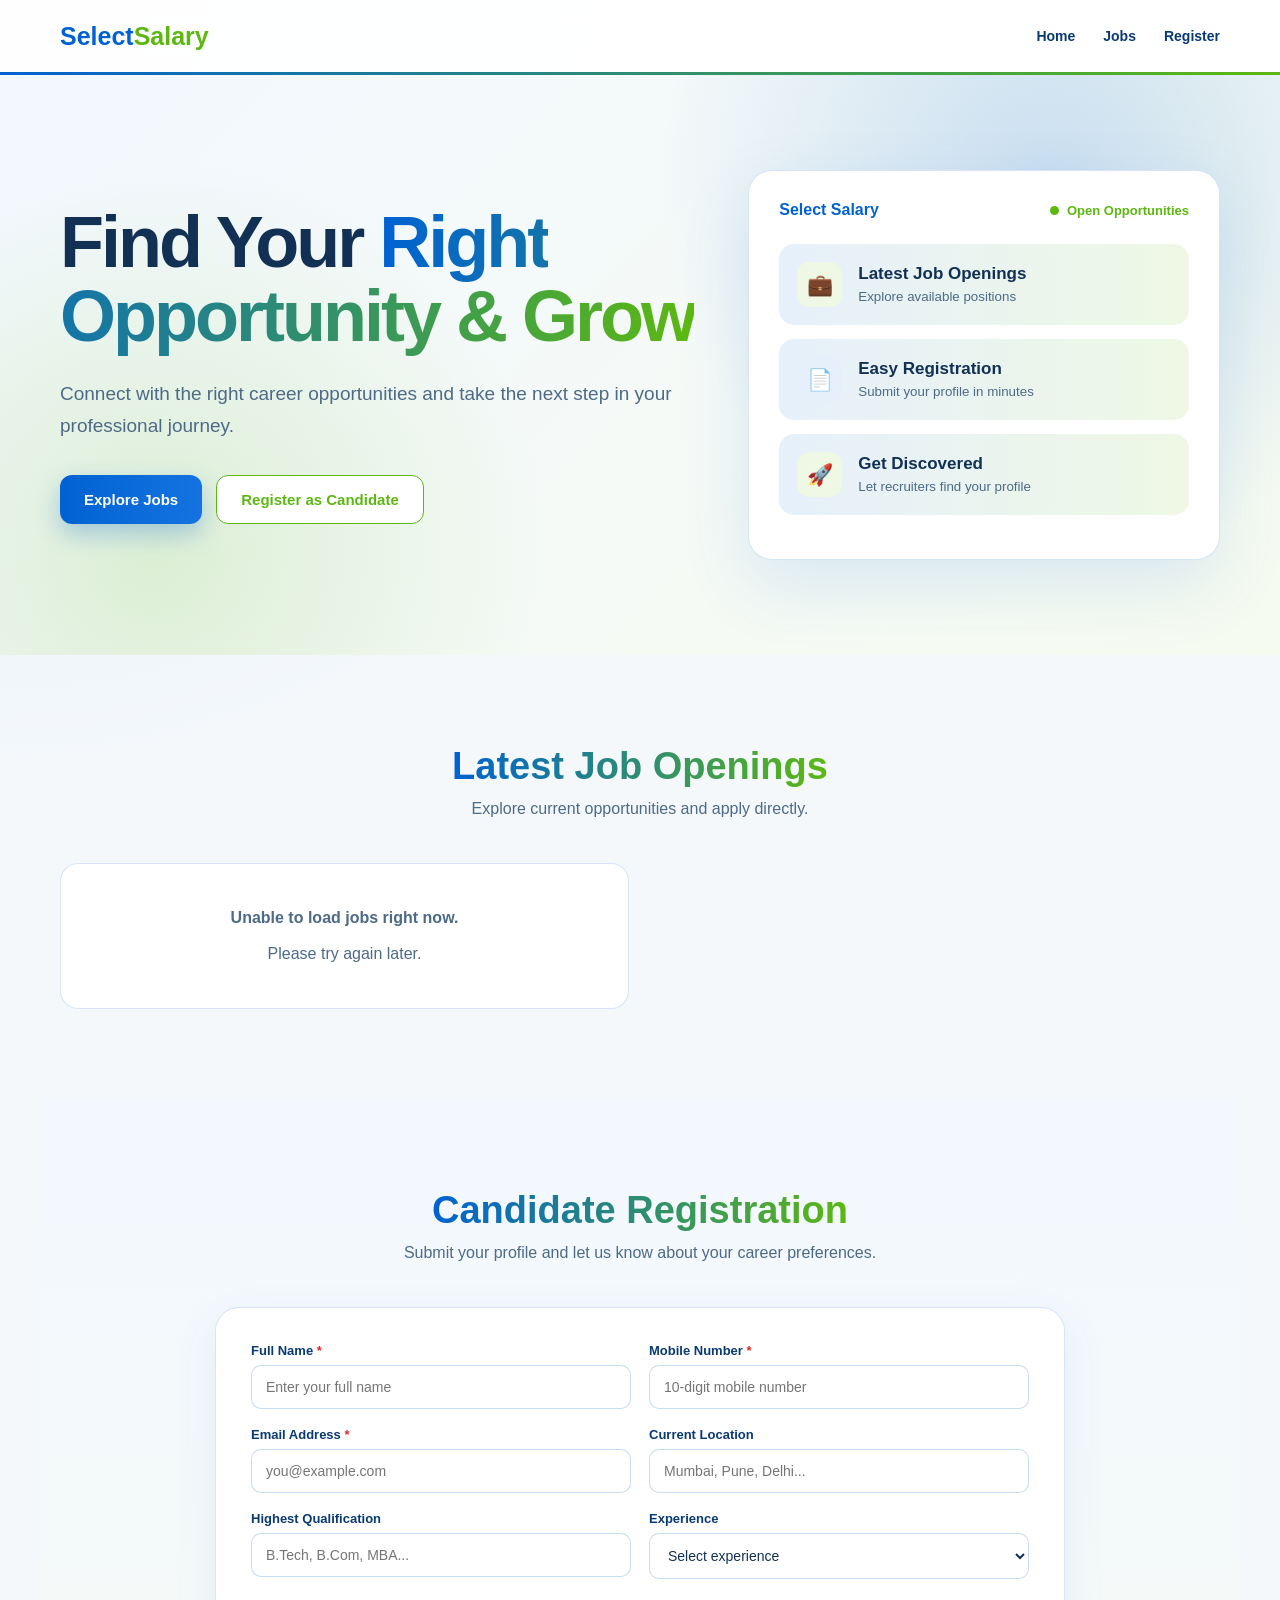
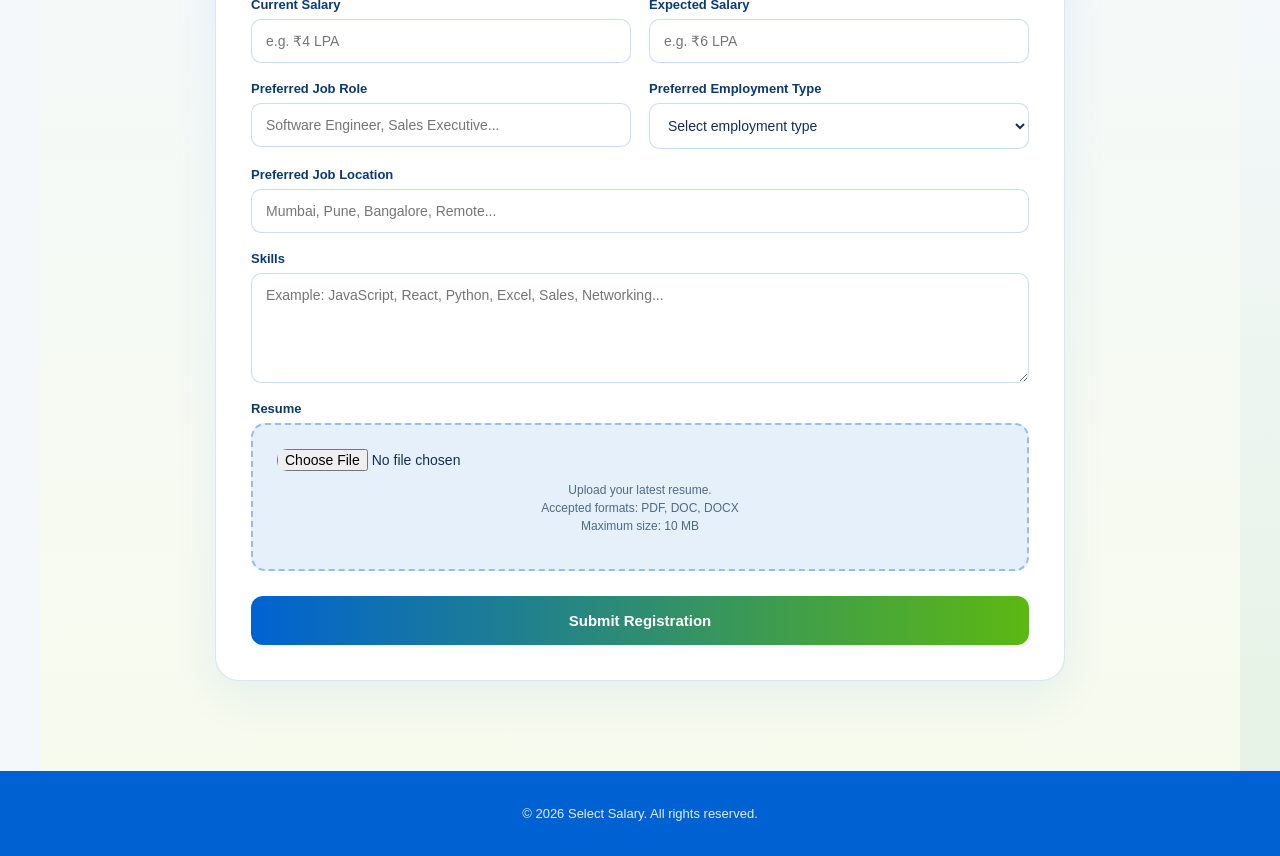
==== index.html @ cc9e25c1 "Add files via upload first draft after Colour change" ====
<!DOCTYPE html>
<html lang="en">
<head>
<meta charset="UTF-8">
<meta name="viewport" content="width=device-width, initial-scale=1.0">

<title>Select Salary | Find Your Right Opportunity</title>

<style>
:root{
    --blue:#0062d2;
    --green:#5cb811;
    --blue-soft:#e6f0fb;
    --green-soft:#eef8e4;
    --blue-ink:#0a3a73;
    --text:#123054;
    --muted:#4d6a86;
}

*{
    margin:0;
    padding:0;
    box-sizing:border-box;
}

html{
    scroll-behavior:smooth;
}

body{
    font-family:Inter,Arial,Helvetica,sans-serif;
    background:
        radial-gradient(circle at 0% 0%,rgba(0,98,210,.08),transparent 28%),
        radial-gradient(circle at 100% 100%,rgba(92,184,17,.10),transparent 32%),
        #f4f8fb;
    color:var(--text);
}

/* ==============================
   HEADER
============================== */

header{
    position:sticky;
    top:0;
    z-index:1000;
    background:rgba(255,255,255,.94);
    backdrop-filter:blur(14px);
}

header::after{
    content:"";
    display:block;
    height:3px;
    background:linear-gradient(90deg,var(--blue),var(--green));
}

.navbar{
    max-width:1200px;
    margin:auto;
    height:72px;
    display:flex;
    align-items:center;
    justify-content:space-between;
    padding:0 20px;
}

.logo{
    font-size:25px;
    font-weight:800;
    color:var(--blue);
}

.logo span{
    color:var(--green);
}

.nav-links{
    display:flex;
    gap:28px;
    align-items:center;
}

.nav-links a{
    text-decoration:none;
    color:var(--blue-ink);
    font-weight:600;
    font-size:14px;
}

.nav-links a:hover{
    color:var(--green);
}

/* ==============================
   HERO
============================== */

.hero{
    min-height:580px;
    display:flex;
    align-items:center;
    background:
        radial-gradient(circle at 82% 18%,rgba(0,98,210,.18),transparent 34%),
        radial-gradient(circle at 12% 82%,rgba(92,184,17,.16),transparent 32%),
        linear-gradient(135deg,#f3f8ff 0%,#f6fbf0 100%);
}

.hero-inner{
    width:100%;
    max-width:1200px;
    margin:auto;
    padding:80px 20px;
    display:grid;
    grid-template-columns:1.15fr .85fr;
    gap:50px;
    align-items:center;
}

.hero h1{
    font-size:clamp(42px,6vw,72px);
    line-height:1.02;
    letter-spacing:-3px;
    margin-bottom:25px;
}

.hero h1 span{
    background:linear-gradient(90deg,var(--blue),var(--green));
    -webkit-background-clip:text;
    background-clip:text;
    color:transparent;
}

.hero p{
    font-size:19px;
    line-height:1.7;
    color:var(--muted);
    max-width:650px;
    margin-bottom:32px;
}

.hero-buttons{
    display:flex;
    gap:14px;
    flex-wrap:wrap;
}

.btn{
    border:none;
    cursor:pointer;
    padding:15px 24px;
    border-radius:12px;
    font-weight:700;
    font-size:15px;
    text-decoration:none;
    display:inline-flex;
    align-items:center;
    justify-content:center;
    transition:.2s;
}

.btn-primary{
    background:linear-gradient(90deg,var(--blue),#1473e0);
    color:#fff;
    box-shadow:0 10px 25px rgba(0,98,210,.28);
}

.btn-primary:hover{
    background:linear-gradient(90deg,var(--green),#6cc91d);
    box-shadow:0 10px 25px rgba(92,184,17,.28);
    transform:translateY(-2px);
}

.btn-secondary{
    background:#fff;
    color:var(--green);
    border:1.5px solid var(--green);
}

.btn-secondary:hover{
    background:var(--green);
    color:#fff;
    border-color:var(--green);
}

/* HERO CARD */

.hero-card{
    background:#fff;
    border:1px solid rgba(0,98,210,.16);
    border-radius:24px;
    padding:30px;
    box-shadow:0 25px 70px rgba(0,98,210,.12);
}

.hero-card-top{
    display:flex;
    justify-content:space-between;
    align-items:center;
    margin-bottom:25px;
}

.hero-card-top strong{
    color:var(--blue);
}

.status-dot{
    display:flex;
    align-items:center;
    gap:8px;
    color:var(--green);
    font-size:13px;
    font-weight:700;
}

.status-dot span{
    width:9px;
    height:9px;
    border-radius:50%;
    background:var(--green);
}

.hero-stat{
    display:flex;
    align-items:center;
    gap:16px;
    padding:18px;
    background:linear-gradient(90deg,var(--blue-soft),var(--green-soft));
    border-radius:15px;
    margin-bottom:14px;
}

.hero-stat:nth-child(even) .stat-icon{
    background:var(--green-soft);
}

.stat-icon{
    width:45px;
    height:45px;
    border-radius:12px;
    background:var(--blue-soft);
    display:flex;
    align-items:center;
    justify-content:center;
    font-size:21px;
}

.hero-stat strong{
    display:block;
    font-size:17px;
    margin-bottom:3px;
}

.hero-stat small{
    color:var(--muted);
}

/* ==============================
   SECTION
============================== */

.section{
    max-width:1200px;
    margin:auto;
    padding:90px 20px;
}

.section-heading{
    text-align:center;
    margin-bottom:45px;
}

.section-heading h2{
    font-size:38px;
    margin-bottom:12px;
    background:linear-gradient(90deg,var(--blue),var(--green));
    -webkit-background-clip:text;
    background-clip:text;
    color:transparent;
    display:inline-block;
}

.section-heading p{
    color:var(--muted);
}

/* ==============================
   JOBS
============================== */

.jobs-container{
    display:grid;
    grid-template-columns:repeat(2,1fr);
    gap:22px;
}

.job-card{
    background:#fff;
    border:1px solid rgba(0,98,210,.14);
    border-radius:20px;
    padding:25px;
    transition:.2s;
    box-shadow:0 8px 25px rgba(0,98,210,.06);
}

.job-card:nth-child(even){
    border-color:rgba(92,184,17,.22);
}

.job-card:hover{
    transform:translateY(-4px);
    box-shadow:0 18px 40px rgba(92,184,17,.14);
    border-color:var(--green);
}

.job-title-area{
    display:flex;
    justify-content:space-between;
    gap:15px;
    align-items:flex-start;
    margin-bottom:18px;
}

.job-title{
    font-size:21px;
    font-weight:800;
    margin-bottom:7px;
    color:var(--blue);
}

.job-company{
    color:var(--muted);
    font-size:14px;
}

.job-badge{
    background:var(--green-soft);
    color:var(--green);
    border-radius:30px;
    padding:7px 11px;
    font-size:11px;
    font-weight:800;
    white-space:nowrap;
}

.job-card:nth-child(even) .job-badge{
    background:var(--blue-soft);
    color:var(--blue);
}

.job-details{
    display:flex;
    flex-wrap:wrap;
    gap:8px;
    margin-bottom:17px;
}

.job-detail{
    padding:7px 10px;
    background:var(--blue-soft);
    border-radius:8px;
    font-size:12px;
    color:var(--blue-ink);
}

.job-description{
    color:var(--muted);
    line-height:1.6;
    font-size:14px;
    margin-bottom:17px;
}

.job-skills{
    display:flex;
    flex-wrap:wrap;
    gap:7px;
    margin-bottom:22px;
}

.skill{
    background:var(--green-soft);
    color:#3f7a0c;
    border-radius:7px;
    padding:5px 9px;
    font-size:11px;
}

.apply-job-btn{
    width:100%;
    padding:13px;
    border:none;
    background:linear-gradient(90deg,var(--blue),var(--green));
    color:#fff;
    border-radius:10px;
    font-weight:700;
    cursor:pointer;
}

.apply-job-btn:hover{
    background:linear-gradient(90deg,var(--green),var(--blue));
}

/* ==============================
   FORM
============================== */

.form-section{
    background:linear-gradient(180deg,#f3f8ff 0%,#f7fbee 100%);
}

.form-wrapper{
    max-width:850px;
    margin:auto;
    background:#fff;
    border:1px solid rgba(0,98,210,.16);
    border-radius:24px;
    padding:35px;
    box-shadow:0 15px 45px rgba(0,98,210,.08);
}

.selected-job{
    display:none;
    background:var(--green-soft);
    border:1px solid rgba(92,184,17,.35);
    color:#3f7a0c;
    padding:15px 17px;
    border-radius:12px;
    margin-bottom:25px;
    font-size:14px;
}

.selected-job strong{
    display:block;
    font-size:12px;
    text-transform:uppercase;
    margin-bottom:4px;
    opacity:.7;
}

.form-grid{
    display:grid;
    grid-template-columns:1fr 1fr;
    gap:18px;
}

.form-group{
    display:flex;
    flex-direction:column;
    gap:7px;
}

.form-group.full{
    grid-column:1/-1;
}

label{
    font-size:13px;
    font-weight:700;
    color:var(--blue-ink);
}

input,
select,
textarea{
    width:100%;
    padding:13px 14px;
    border:1px solid rgba(0,98,210,.22);
    border-radius:10px;
    outline:none;
    font-size:14px;
    font-family:inherit;
    background:#fff;
    color:var(--text);
    transition:.2s;
}

input:focus,
select:focus,
textarea:focus{
    border-color:var(--blue);
    box-shadow:0 0 0 3px rgba(0,98,210,.12);
}

textarea{
    min-height:110px;
    resize:vertical;
}

.required{
    color:#dc2626;
}

/* ==============================
   RESUME UPLOAD
============================== */

.resume-box{
    border:2px dashed rgba(0,98,210,.35);
    border-radius:14px;
    padding:24px;
    text-align:center;
    background:var(--blue-soft);
    transition:.2s;
}

.resume-box:hover{
    border-color:var(--green);
    background:var(--green-soft);
}

.resume-box input{
    border:none;
    padding:0;
    background:transparent;
    box-shadow:none;
    cursor:pointer;
}

.resume-info{
    margin-top:10px;
    font-size:12px;
    color:var(--muted);
    line-height:1.5;
}

.file-name{
    margin-top:10px;
    font-size:13px;
    font-weight:700;
    color:var(--green);
    word-break:break-word;
}

/* ==============================
   SUBMIT
============================== */

.submit-area{
    margin-top:25px;
}

.submit-btn{
    width:100%;
    border:none;
    background:linear-gradient(90deg,var(--blue),var(--green));
    color:#fff;
    padding:16px;
    border-radius:12px;
    font-size:15px;
    font-weight:800;
    cursor:pointer;
}

.submit-btn:hover{
    background:linear-gradient(90deg,var(--green),var(--blue));
}

.submit-btn:disabled{
    opacity:.6;
    cursor:not-allowed;
}

/* ==============================
   MESSAGE
============================== */

.message{
    display:none;
    padding:15px;
    border-radius:11px;
    margin-top:18px;
    font-size:14px;
    line-height:1.5;
}

.message.success{
    display:block;
    background:var(--green-soft);
    color:#3f7a0c;
    border:1px solid rgba(92,184,17,.4);
}

.message.error{
    display:block;
    background:#fef3f2;
    color:#b42318;
    border:1px solid #fecdca;
}

/* ==============================
   SUCCESS CARD
============================== */

.success-card{
    display:none;
    text-align:center;
    padding:35px 20px;
}

.success-icon{
    width:70px;
    height:70px;
    margin:0 auto 20px;
    border-radius:50%;
    background:var(--green-soft);
    color:var(--green);
    display:flex;
    align-items:center;
    justify-content:center;
    font-size:32px;
}

.success-card h3{
    font-size:26px;
    margin-bottom:10px;
}

.success-card p{
    color:var(--muted);
    line-height:1.6;
}

.candidate-id{
    display:inline-block;
    margin:18px 0;
    padding:12px 20px;
    background:var(--blue-soft);
    color:var(--blue);
    border-radius:10px;
    font-size:20px;
    font-weight:800;
}

/* ==============================
   LOADING
============================== */

.loading{
    text-align:center;
    padding:35px;
    color:var(--muted);
}

.spinner{
    width:30px;
    height:30px;
    border:3px solid var(--blue-soft);
    border-top-color:var(--green);
    border-radius:50%;
    animation:spin .8s linear infinite;
    margin:0 auto 12px;
}

@keyframes spin{
    to{
        transform:rotate(360deg);
    }
}

/* ==============================
   EMPTY JOBS
============================== */

.empty-jobs{
    text-align:center;
    padding:45px 20px;
    color:var(--muted);
    background:#fff;
    border:1px solid rgba(0,98,210,.16);
    border-radius:18px;
}

/* ==============================
   FOOTER
============================== */

footer{
    background:#0062d2;
    color:#fff;
    padding:35px 20px;
    text-align:center;
}

footer p{
    color:rgba(255,255,255,.88);
    font-size:13px;
}

/* ==============================
   RESPONSIVE
============================== */

/* ==============================
   RESPONSIVE / MOBILE POLISH
============================== */

html, body{
    width:100%;
    max-width:100%;
    overflow-x:hidden;
}

img, svg, video, canvas{
    max-width:100%;
}

button, input, select, textarea{
    max-width:100%;
}

@media(max-width:850px){

    .navbar{
        min-height:64px;
        height:auto;
        padding:12px 18px;
    }

    .logo{
        font-size:22px;
    }

    .nav-links{
        gap:16px;
    }

    .hero{
        min-height:auto;
    }

    .hero-inner{
        grid-template-columns:1fr;
        gap:34px;
        padding:64px 20px 55px;
    }

    .hero h1{
        font-size:clamp(40px,8vw,58px);
    }

    .hero-card{
        width:100%;
        max-width:620px;
        margin:auto;
    }

    .jobs-container{
        grid-template-columns:1fr;
    }

    .job-card{
        padding:22px;
    }
}

@media(max-width:600px){

    .navbar{
        padding:11px 15px;
    }

    .logo{
        font-size:20px;
    }

    .nav-links{
        display:none;
    }

    .hero-inner{
        padding:48px 15px 42px;
        gap:28px;
    }

    .hero h1{
        font-size:clamp(36px,11vw,50px);
        line-height:1.04;
        letter-spacing:-1.8px;
        margin-bottom:18px;
    }

    .hero p{
        font-size:15.5px;
        line-height:1.65;
        margin-bottom:24px;
    }

    .hero-buttons{
        display:grid;
        grid-template-columns:1fr;
        gap:10px;
    }

    .btn{
        width:100%;
        min-height:48px;
        padding:13px 18px;
    }

    .hero-card{
        padding:20px;
        border-radius:18px;
    }

    .hero-card-top{
        gap:12px;
        align-items:flex-start;
        margin-bottom:18px;
    }

    .status-dot{
        font-size:11px;
        text-align:right;
    }

    .hero-stat{
        padding:14px;
        gap:12px;
        margin-bottom:10px;
    }

    .stat-icon{
        width:40px;
        min-width:40px;
        height:40px;
        font-size:18px;
    }

    .hero-stat strong{
        font-size:14px;
    }

    .hero-stat small{
        font-size:11px;
    }

    .section{
        padding:58px 15px;
    }

    .section-heading{
        margin-bottom:30px;
    }

    .section-heading h2{
        font-size:28px;
        line-height:1.15;
    }

    .section-heading p{
        font-size:13px;
        line-height:1.6;
    }

    .job-card{
        padding:18px;
        border-radius:16px;
    }

    .job-title-area{
        flex-direction:column;
        gap:10px;
        margin-bottom:15px;
    }

    .job-title{
        font-size:19px;
        line-height:1.25;
    }

    .job-company{
        font-size:13px;
    }

    .job-badge{
        align-self:flex-start;
        white-space:normal;
    }

    .job-details{
        gap:6px;
    }

    .job-detail{
        font-size:11px;
        padding:6px 8px;
        max-width:100%;
        overflow-wrap:anywhere;
    }

    .job-description{
        font-size:13px;
        line-height:1.55;
    }

    .skill{
        font-size:10px;
        padding:5px 8px;
    }

    .apply-job-btn{
        min-height:46px;
        padding:12px;
    }

    .form-wrapper{
        padding:18px 15px;
        border-radius:16px;
    }

    .form-grid{
        grid-template-columns:1fr;
        gap:15px;
    }

    .form-group.full{
        grid-column:auto;
    }

    label{
        font-size:12px;
    }

    input,
    select,
    textarea{
        font-size:16px;
        padding:12px;
        min-height:46px;
    }

    textarea{
        min-height:120px;
    }

    .selected-job{
        padding:13px;
        margin-bottom:18px;
        font-size:13px;
        overflow-wrap:anywhere;
    }

    .resume-box{
        padding:18px 12px;
    }

    .resume-box input{
        width:100%;
        font-size:13px;
    }

    .resume-info{
        font-size:11px;
    }

    .submit-btn{
        min-height:50px;
        font-size:14px;
    }

    .success-card{
        padding:28px 8px;
    }

    .success-card h3{
        font-size:22px;
    }

    .candidate-id{
        font-size:18px;
        max-width:100%;
        overflow-wrap:anywhere;
    }

    footer{
        padding:28px 15px;
    }

    footer p{
        font-size:11px;
        line-height:1.5;
    }
}

@media(max-width:380px){

    .hero h1{
        font-size:35px;
    }

    .section-heading h2{
        font-size:25px;
    }

    .hero-card{
        padding:16px;
    }

    .hero-card-top{
        flex-direction:column;
    }

    .status-dot{
        text-align:left;
    }

    .form-wrapper{
        padding:15px 12px;
    }
}

@media (hover:none) and (pointer:coarse){

    .btn,
    .apply-job-btn,
    .submit-btn{
        min-height:48px;
    }
}
</style>
</head>

<body>

<!-- ==============================
     HEADER
============================== -->

<header>

<div class="navbar">

    <div class="logo">
        Select<span>Salary</span>
    </div>

    <nav class="nav-links">
        <a href="#home">Home</a>
        <a href="#jobs">Jobs</a>
        <a href="#register">Register</a>
    </nav>

</div>

</header>


<!-- ==============================
     HERO
============================== -->

<section class="hero" id="home">

<div class="hero-inner">

    <div>

        <h1>
            Find Your
            <span>Right Opportunity & Grow</span>
        </h1>

        <p>
            Connect with the right career opportunities
            and take the next step in your professional journey.
        </p>

        <div class="hero-buttons">

            <a
                href="#jobs"
                class="btn btn-primary"
            >
                Explore Jobs
            </a>

            <a
                href="#register"
                class="btn btn-secondary"
            >
                Register as Candidate
            </a>

        </div>

    </div>


    <div class="hero-card">

        <div class="hero-card-top">

            <strong>
                Select Salary
            </strong>

            <div class="status-dot">
                <span></span>
                Open Opportunities
            </div>

        </div>

        <div class="hero-stat">

            <div class="stat-icon">
                💼
            </div>

            <div>
                <strong>
                    Latest Job Openings
                </strong>
                <small>
                    Explore available positions
                </small>
            </div>

        </div>

        <div class="hero-stat">

            <div class="stat-icon">
                📄
            </div>

            <div>
                <strong>
                    Easy Registration
                </strong>
                <small>
                    Submit your profile in minutes
                </small>
            </div>

        </div>

        <div class="hero-stat">

            <div class="stat-icon">
                🚀
            </div>

            <div>
                <strong>
                    Get Discovered
                </strong>
                <small>
                    Let recruiters find your profile
                </small>
            </div>

        </div>

    </div>

</div>

</section>


<!-- ==============================
     JOBS
============================== -->

<section
    class="section"
    id="jobs"
>

<div class="section-heading">

    <h2>
        Latest Job Openings
    </h2>

    <p>
        Explore current opportunities and apply directly.
    </p>

</div>


<div
    id="jobsContainer"
    class="jobs-container"
>

    <div class="loading">

        <div class="spinner"></div>

        Loading available jobs...

    </div>

</div>

</section>


<!-- ==============================
     REGISTRATION
============================== -->

<section
    class="section form-section"
    id="register"
>

<div class="section-heading">

    <h2>
        Candidate Registration
    </h2>

    <p>
        Submit your profile and let us know about your career preferences.
    </p>

</div>


<div class="form-wrapper">


    <!-- SELECTED JOB -->

    <div
        id="selectedJobBox"
        class="selected-job"
    >

        <strong>
            Applying For
        </strong>

        <span id="selectedJobText"></span>

    </div>


    <!-- FORM -->

    <form
        id="candidateForm"
        novalidate
    >

        <div class="form-grid">


            <!-- FULL NAME -->

            <div class="form-group">

                <label>
                    Full Name
                    <span class="required">*</span>
                </label>

                <input
                    type="text"
                    id="fullName"
                    placeholder="Enter your full name"
                    required
                >

            </div>


            <!-- MOBILE -->

            <div class="form-group">

                <label>
                    Mobile Number
                    <span class="required">*</span>
                </label>

                <input
                    type="tel"
                    id="mobile"
                    placeholder="10-digit mobile number"
                    maxlength="10"
                    inputmode="numeric"
                    required
                >

            </div>


            <!-- EMAIL -->

            <div class="form-group">

                <label>
                    Email Address
                    <span class="required">*</span>
                </label>

                <input
                    type="email"
                    id="email"
                    placeholder="you@example.com"
                    required
                >

            </div>


            <!-- LOCATION -->

            <div class="form-group">

                <label>
                    Current Location
                </label>

                <input
                    type="text"
                    id="location"
                    placeholder="Mumbai, Pune, Delhi..."
                >

            </div>


            <!-- QUALIFICATION -->

            <div class="form-group">

                <label>
                    Highest Qualification
                </label>

                <input
                    type="text"
                    id="qualification"
                    placeholder="B.Tech, B.Com, MBA..."
                >

            </div>


            <!-- EXPERIENCE -->

            <div class="form-group">

                <label>
                    Experience
                </label>

                <select id="experience">

                    <option value="">
                        Select experience
                    </option>

                    <option value="Fresher">
                        Fresher
                    </option>

                    <option value="0-1 Year">
                        0-1 Year
                    </option>

                    <option value="1-3 Years">
                        1-3 Years
                    </option>

                    <option value="3-5 Years">
                        3-5 Years
                    </option>

                    <option value="5-10 Years">
                        5-10 Years
                    </option>

                    <option value="10+ Years">
                        10+ Years
                    </option>

                </select>

            </div>


            <!-- CURRENT SALARY -->

            <div class="form-group">

                <label>
                    Current Salary
                </label>

                <input
                    type="text"
                    id="currentSalary"
                    placeholder="e.g. ₹4 LPA"
                >

            </div>


            <!-- EXPECTED SALARY -->

            <div class="form-group">

                <label>
                    Expected Salary
                </label>

                <input
                    type="text"
                    id="expectedSalary"
                    placeholder="e.g. ₹6 LPA"
                >

            </div>


            <!-- JOB ROLE -->

            <div class="form-group">

                <label>
                    Preferred Job Role
                </label>

                <input
                    type="text"
                    id="jobRole"
                    placeholder="Software Engineer, Sales Executive..."
                >

            </div>


            <!-- EMPLOYMENT TYPE -->

            <div class="form-group">

                <label>
                    Preferred Employment Type
                </label>

                <select id="employmentType">

                    <option value="">
                        Select employment type
                    </option>

                    <option value="Full Time">
                        Full Time
                    </option>

                    <option value="Part Time">
                        Part Time
                    </option>

                    <option value="Remote">
                        Remote
                    </option>

                    <option value="Hybrid">
                        Hybrid
                    </option>

                    <option value="Contract">
                        Contract
                    </option>

                </select>

            </div>


            <!-- PREFERRED LOCATION -->

            <div class="form-group full">

                <label>
                    Preferred Job Location
                </label>

                <input
                    type="text"
                    id="preferredLocation"
                    placeholder="Mumbai, Pune, Bangalore, Remote..."
                >

            </div>


            <!-- SKILLS -->

            <div class="form-group full">

                <label>
                    Skills
                </label>

                <textarea
                    id="skills"
                    placeholder="Example: JavaScript, React, Python, Excel, Sales, Networking..."
                ></textarea>

            </div>


            <!-- RESUME -->

            <div class="form-group full">

                <label>
                    Resume
                </label>

                <div class="resume-box">

                    <input
                        type="file"
                        id="resume"
                        accept=".pdf,.doc,.docx,application/pdf,application/msword,application/vnd.openxmlformats-officedocument.wordprocessingml.document"
                    >

                    <div class="resume-info">

                        Upload your latest resume.

                        <br>

                        Accepted formats:
                        PDF, DOC, DOCX

                        <br>

                        Maximum size:
                        10 MB

                    </div>

                    <div
                        id="fileName"
                        class="file-name"
                    ></div>

                </div>

            </div>

        </div>


        <!-- MESSAGE -->

        <div
            id="message"
            class="message"
        ></div>


        <!-- SUBMIT -->

        <div class="submit-area">

            <button
                type="submit"
                id="submitBtn"
                class="submit-btn"
            >
                Submit Registration
            </button>

        </div>

    </form>


    <!-- SUCCESS -->

    <div
        id="successCard"
        class="success-card"
    >

        <div class="success-icon">
            ✓
        </div>

        <h3>
            Registration Successful!
        </h3>

        <p>
            Thank you for registering with Select Salary.
            Your candidate profile has been submitted successfully.
        </p>

        <div
            id="candidateID"
            class="candidate-id"
        ></div>

        <p>
            Please keep your Candidate ID for future communication.
        </p>

        <br>

        <button
            class="btn btn-primary"
            onclick="location.reload()"
        >
            Register Another Candidate
        </button>

    </div>

</div>

</section>


<!-- ==============================
     FOOTER
============================== -->

<footer>

    <p>
        © 2026 Select Salary. All rights reserved.
    </p>

</footer>


<script>

/* =====================================================
   GOOGLE APPS SCRIPT URL
===================================================== */

const SCRIPT_URL =
    "https://script.google.com/macros/s/AKfycbzGV765IlokNMc_FsPgx7IIul_jkfSutpWu78Lt-ZUu9IYy3US8ZYkBAU61GqTsseaWvQ/exec";


/* =====================================================
   GLOBAL SELECTED JOB
===================================================== */

let selectedJob = {

    id: "",
    title: ""

};


/* =====================================================
   DOM ELEMENTS
===================================================== */

const candidateForm =
    document.getElementById(
        "candidateForm"
    );

const submitBtn =
    document.getElementById(
        "submitBtn"
    );

const messageBox =
    document.getElementById(
        "message"
    );

const resumeInput =
    document.getElementById(
        "resume"
    );

const fileNameBox =
    document.getElementById(
        "fileName"
    );


/* =====================================================
   LOAD ACTIVE JOBS
===================================================== */

async function loadJobs(){

    const container =
        document.getElementById(
            "jobsContainer"
        );

    try{

        const response =
            await fetch(
                SCRIPT_URL +
                "?action=getActiveJobs"
            );

        const result =
            await response.json();


        if(
            !result.success
        ){

            throw new Error(
                result.message ||
                "Unable to load jobs."
            );

        }


        renderJobs(
            result.jobs || []
        );

    }

    catch(error){

        console.error(
            "Job loading error:",
            error
        );

        container.innerHTML = `

            <div class="empty-jobs">

                <strong>
                    Unable to load jobs right now.
                </strong>

                <br><br>

                Please try again later.

            </div>

        `;

    }

}


/* =====================================================
   RENDER JOBS
===================================================== */

function renderJobs(jobs){

    const container =
        document.getElementById(
            "jobsContainer"
        );


    if(
        !jobs ||
        jobs.length === 0
    ){

        container.innerHTML = `

            <div class="empty-jobs">

                <strong>
                    No active jobs available right now.
                </strong>

                <br><br>

                Please check again soon.

            </div>

        `;

        return;

    }


    container.innerHTML =
        jobs.map(
            job => createJobCard(job)
        ).join("");

}


/* =====================================================
   CREATE JOB CARD
===================================================== */

function createJobCard(job){

    const skills =
        String(
            job.skillsRequired || ""
        )
        .split(",")
        .map(
            skill =>
                skill.trim()
        )
        .filter(
            skill =>
                skill
        );


    const skillHTML =
        skills.length

        ? skills
            .slice(0,8)
            .map(
                skill =>
                    `<span class="skill">${escapeHTML(skill)}</span>`
            )
            .join("")

        : `<span class="skill">Multiple Skills</span>`;


    return `

        <article class="job-card">

            <div class="job-title-area">

                <div>

                    <div class="job-title">
                        ${escapeHTML(job.jobTitle || "Job Opening")}
                    </div>

                    <div class="job-company">
                        ${escapeHTML(job.companyName || "Company")}
                    </div>

                </div>

                <div class="job-badge">
                    ${escapeHTML(job.employmentType || "Opportunity")}
                </div>

            </div>


            <div class="job-details">

                ${
                    job.location
                    ? `<span class="job-detail">
                        📍 ${escapeHTML(job.location)}
                       </span>`
                    : ""
                }

                ${
                    job.experienceRequired
                    ? `<span class="job-detail">
                        💼 ${escapeHTML(job.experienceRequired)}
                       </span>`
                    : ""
                }

                ${
                    job.salaryRange
                    ? `<span class="job-detail">
                        💰 ${escapeHTML(job.salaryRange)}
                       </span>`
                    : ""
                }

            </div>


            <div class="job-description">

                ${escapeHTML(
                    job.jobDescription ||
                    "Please apply for more information about this opportunity."
                )}

            </div>


            <div class="job-skills">

                ${skillHTML}

            </div>


            <button
                class="apply-job-btn"
                onclick='applyForJob(
                    ${JSON.stringify(job.jobID)},
                    ${JSON.stringify(job.jobTitle)}
                )'
            >

                Apply Now

            </button>

        </article>

    `;

}


/* =====================================================
   APPLY FOR JOB
===================================================== */

function applyForJob(
    jobID,
    jobTitle
){

    selectedJob.id =
        jobID || "";

    selectedJob.title =
        jobTitle || "";


    document.getElementById(
        "selectedJobText"
    ).textContent =
        selectedJob.title;


    document.getElementById(
        "selectedJobBox"
    ).style.display =
        "block";


    document.getElementById(
        "register"
    ).scrollIntoView({
        behavior:"smooth"
    });

}


/* =====================================================
   RESUME FILE NAME
===================================================== */

resumeInput.addEventListener(
    "change",
    function(){

        const file =
            this.files[0];


        if(!file){

            fileNameBox.textContent =
                "";

            return;

        }


        const maxSize =
            10 * 1024 * 1024;


        const allowedExtensions = [
            ".pdf",
            ".doc",
            ".docx"
        ];


        const fileName =
            file.name.toLowerCase();


        const validExtension =
            allowedExtensions.some(
                extension =>
                    fileName.endsWith(
                        extension
                    )
            );


        if(
            !validExtension
        ){

            this.value =
                "";

            fileNameBox.textContent =
                "";

            showMessage(
                "Only PDF, DOC and DOCX files are allowed.",
                "error"
            );

            return;

        }


        if(
            file.size >
            maxSize
        ){

            this.value =
                "";

            fileNameBox.textContent =
                "";

            showMessage(
                "Resume must be 10 MB or smaller.",
                "error"
            );

            return;

        }


        fileNameBox.textContent =
            "Selected: " +
            file.name;

    }
);


/* =====================================================
   MOBILE VALIDATION
===================================================== */

document.getElementById(
    "mobile"
).addEventListener(
    "input",
    function(){

        this.value =
            this.value
                .replace(
                    /[^0-9]/g,
                    ""
                )
                .substring(
                    0,
                    10
                );

    }
);


/* =====================================================
   FORM SUBMIT
===================================================== */

candidateForm.addEventListener(
    "submit",
    async function(event){

        event.preventDefault();


        hideMessage();


        const fullName =
            document.getElementById(
                "fullName"
            )
            .value
            .trim();


        const mobile =
            document.getElementById(
                "mobile"
            )
            .value
            .trim();


        const email =
            document.getElementById(
                "email"
            )
            .value
            .trim()
            .toLowerCase();


        /* ---------------------------------------------
           BASIC VALIDATION
        --------------------------------------------- */

        if(!fullName){

            showMessage(
                "Please enter your full name.",
                "error"
            );

            return;

        }


        if(
            !/^[0-9]{10}$/.test(
                mobile
            )
        ){

            showMessage(
                "Please enter a valid 10-digit mobile number.",
                "error"
            );

            return;

        }


        if(!email){

            showMessage(
                "Please enter your email address.",
                "error"
            );

            return;

        }


        if(
            !/^[^\s@]+@[^\s@]+\.[^\s@]+$/.test(
                email
            )
        ){

            showMessage(
                "Please enter a valid email address.",
                "error"
            );

            return;

        }


        /* ---------------------------------------------
           RESUME
        --------------------------------------------- */

        const resumeFile =
            resumeInput.files[0];


        let resumeData =
            null;


        if(resumeFile){

            if(
                resumeFile.size >
                10 * 1024 * 1024
            ){

                showMessage(
                    "Resume must be 10 MB or smaller.",
                    "error"
                );

                return;

            }


            try{

                resumeData =
                    await fileToBase64(
                        resumeFile
                    );

            }

            catch(error){

                console.error(
                    error
                );

                showMessage(
                    "Unable to read the resume file. Please try again.",
                    "error"
                );

                return;

            }

        }


        /* ---------------------------------------------
           PREPARE DATA
        --------------------------------------------- */

        const payload = {

            action:
                "registerCandidate",

            fullName:
                fullName,

            mobile:
                mobile,

            email:
                email,

            location:
                document.getElementById(
                    "location"
                ).value.trim(),

            qualification:
                document.getElementById(
                    "qualification"
                ).value.trim(),

            experience:
                document.getElementById(
                    "experience"
                ).value,

            currentSalary:
                document.getElementById(
                    "currentSalary"
                ).value.trim(),

            expectedSalary:
                document.getElementById(
                    "expectedSalary"
                ).value.trim(),

            jobRole:
                document.getElementById(
                    "jobRole"
                ).value.trim(),

            employmentType:
                document.getElementById(
                    "employmentType"
                ).value,

            skills:
                document.getElementById(
                    "skills"
                ).value.trim(),

            preferredLocation:
                document.getElementById(
                    "preferredLocation"
                ).value.trim(),

            /* -----------------------------------------
               IMPORTANT:
               THESE MATCH APPS SCRIPT
            ----------------------------------------- */

            appliedJobId:
                selectedJob.id,

            appliedJobTitle:
                selectedJob.title,

            resume:
                resumeData

        };


        /* ---------------------------------------------
           BUTTON
        --------------------------------------------- */

        submitBtn.disabled =
            true;

        submitBtn.textContent =
            resumeFile
                ? "Uploading Resume & Registering..."
                : "Submitting...";


        try{

            const response =
                await fetch(
                    SCRIPT_URL,
                    {

                        method:"POST",

                        headers:{
                            "Content-Type":
                                "text/plain;charset=utf-8"
                        },

                        body:
                            JSON.stringify(
                                payload
                            )

                    }
                );


            const result =
                await response.json();


            console.log(
                "Registration response:",
                result
            );


            if(
                !result.success
            ){

                throw new Error(
                    result.message ||
                    "Registration failed."
                );

            }


            /* -----------------------------------------
               SUCCESS
            ----------------------------------------- */

            candidateForm.style.display =
                "none";


            document.getElementById(
                "selectedJobBox"
            ).style.display =
                "none";


            const successCard =
                document.getElementById(
                    "successCard"
                );


            successCard.style.display =
                "block";


            document.getElementById(
                "candidateID"
            ).textContent =
                result.candidateID ||
                "CD-001";


            successCard.scrollIntoView({
                behavior:"smooth"
            });


        }

        catch(error){

            console.error(
                "Registration error:",
                error
            );


            showMessage(
                error.message ||
                "Something went wrong. Please try again.",
                "error"
            );


            submitBtn.disabled =
                false;

            submitBtn.textContent =
                "Submit Registration";

        }

    }
);


/* =====================================================
   FILE TO BASE64
===================================================== */

function fileToBase64(file){

    return new Promise(
        (
            resolve,
            reject
        ) => {

            const reader =
                new FileReader();


            reader.onload =
                function(){

                    /*
                    FileReader returns:

                    [data-uri]

                    Apps Script needs only:

                    XXXX
                    */

                    const result =
                        reader.result;


                    const base64 =
                        result
                            .split(",")[1];


                    resolve({

                        fileName:
                            file.name,

                        mimeType:
                            file.type ||
                            getMimeType(
                                file.name
                            ),

                        data:
                            base64

                    });

                };


            reader.onerror =
                function(){

                    reject(
                        new Error(
                            "Unable to read file."
                        )
                    );

                };


            reader.readAsDataURL(
                file
            );

        }
    );

}


/* =====================================================
   MIME TYPE FALLBACK
===================================================== */

function getMimeType(
    fileName
){

    const name =
        String(
            fileName || ""
        )
        .toLowerCase();


    if(
        name.endsWith(".pdf")
    ){

        return "application/pdf";

    }


    if(
        name.endsWith(".doc")
    ){

        return "application/msword";

    }


    if(
        name.endsWith(".docx")
    ){

        return "application/vnd.openxmlformats-officedocument.wordprocessingml.document";

    }


    return "";

}


/* =====================================================
   MESSAGE
===================================================== */

function showMessage(
    message,
    type
){

    messageBox.textContent =
        message;

    messageBox.className =
        "message " +
        type;

    messageBox.scrollIntoView({
        behavior:"smooth",
        block:"center"
    });

}


function hideMessage(){

    messageBox.textContent =
        "";

    messageBox.className =
        "message";

}


/* =====================================================
   ESCAPE HTML
===================================================== */

function escapeHTML(
    value
){

    return String(
        value || ""
    )
    .replace(
        /&/g,
        "&amp;"
    )
    .replace(
        /</g,
        "&lt;"
    )
    .replace(
        />/g,
        "&gt;"
    )
    .replace(
        /"/g,
        "&quot;"
    )
    .replace(
        /'/g,
        "&#039;"
    );

}


/* =====================================================
   INITIALIZE
===================================================== */

document.addEventListener(
    "DOMContentLoaded",
    function(){

        loadJobs();

    }
);

</script>

</body>
</html>
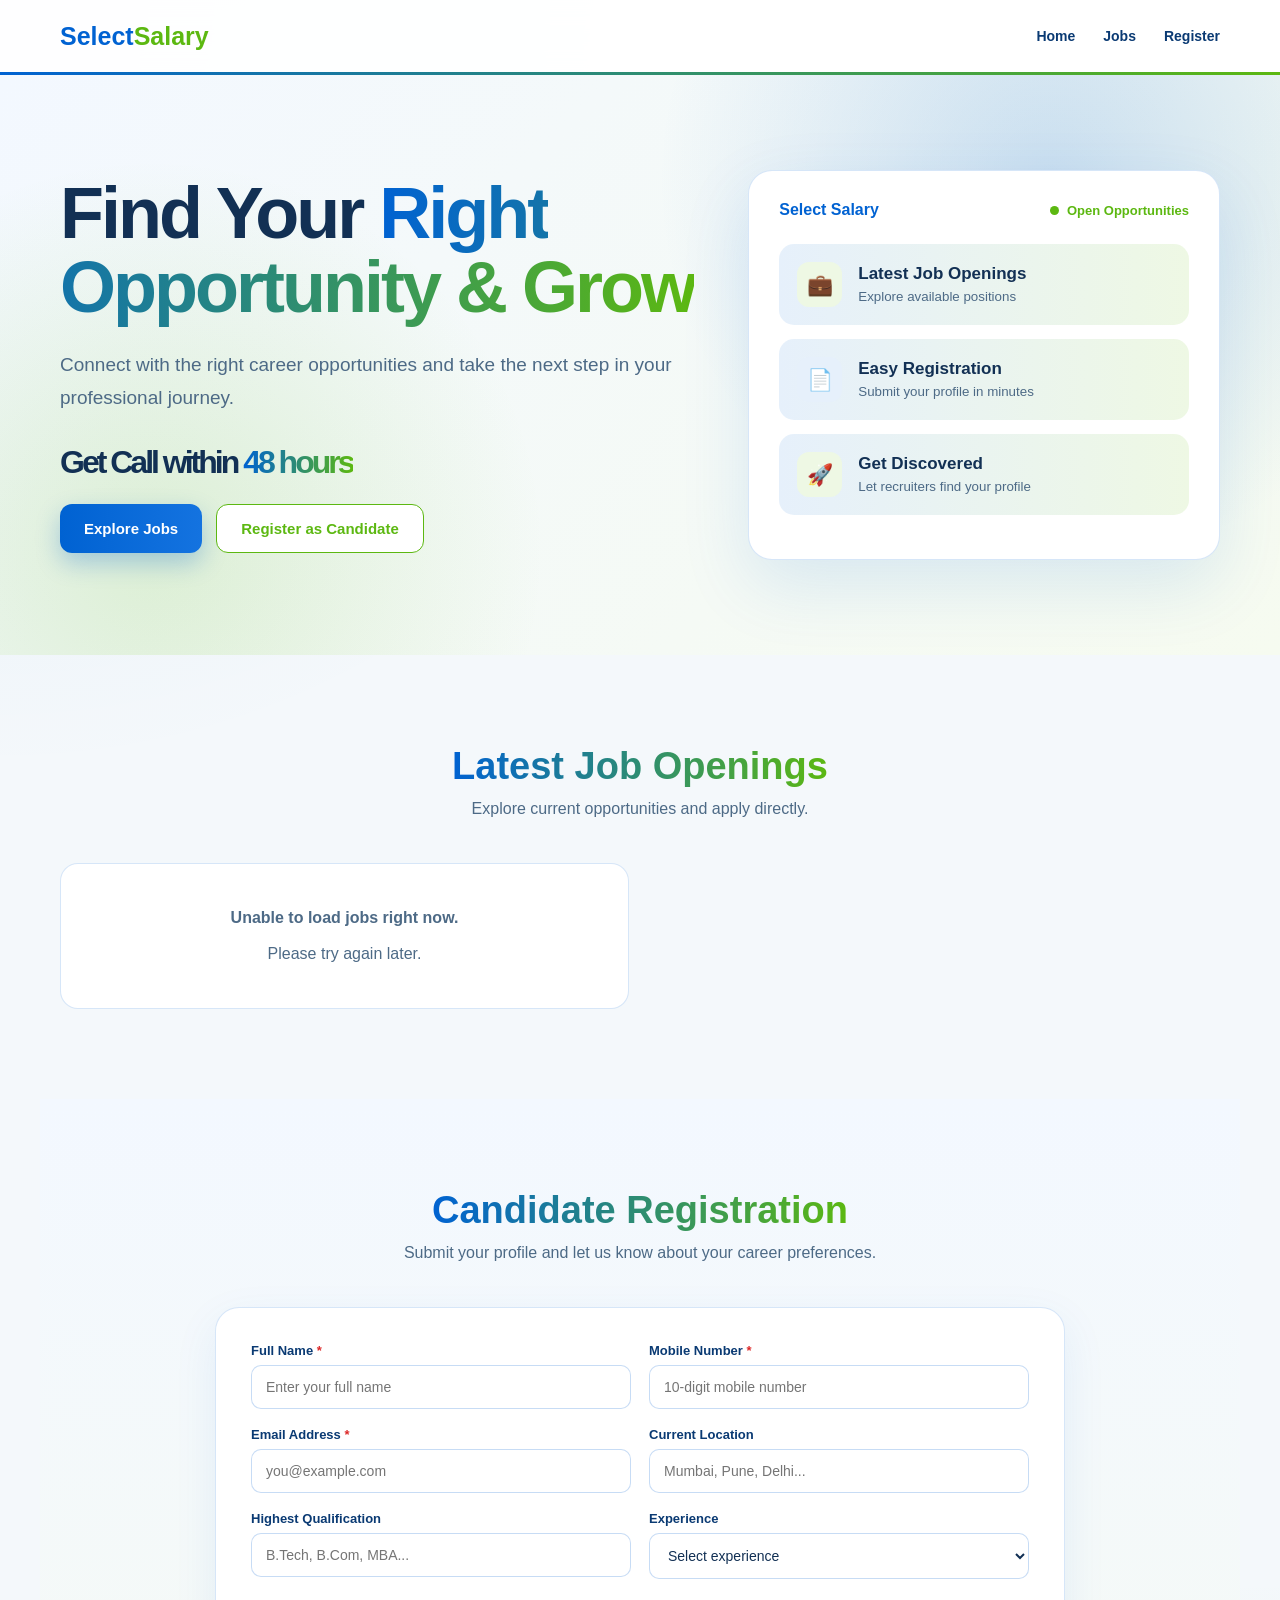
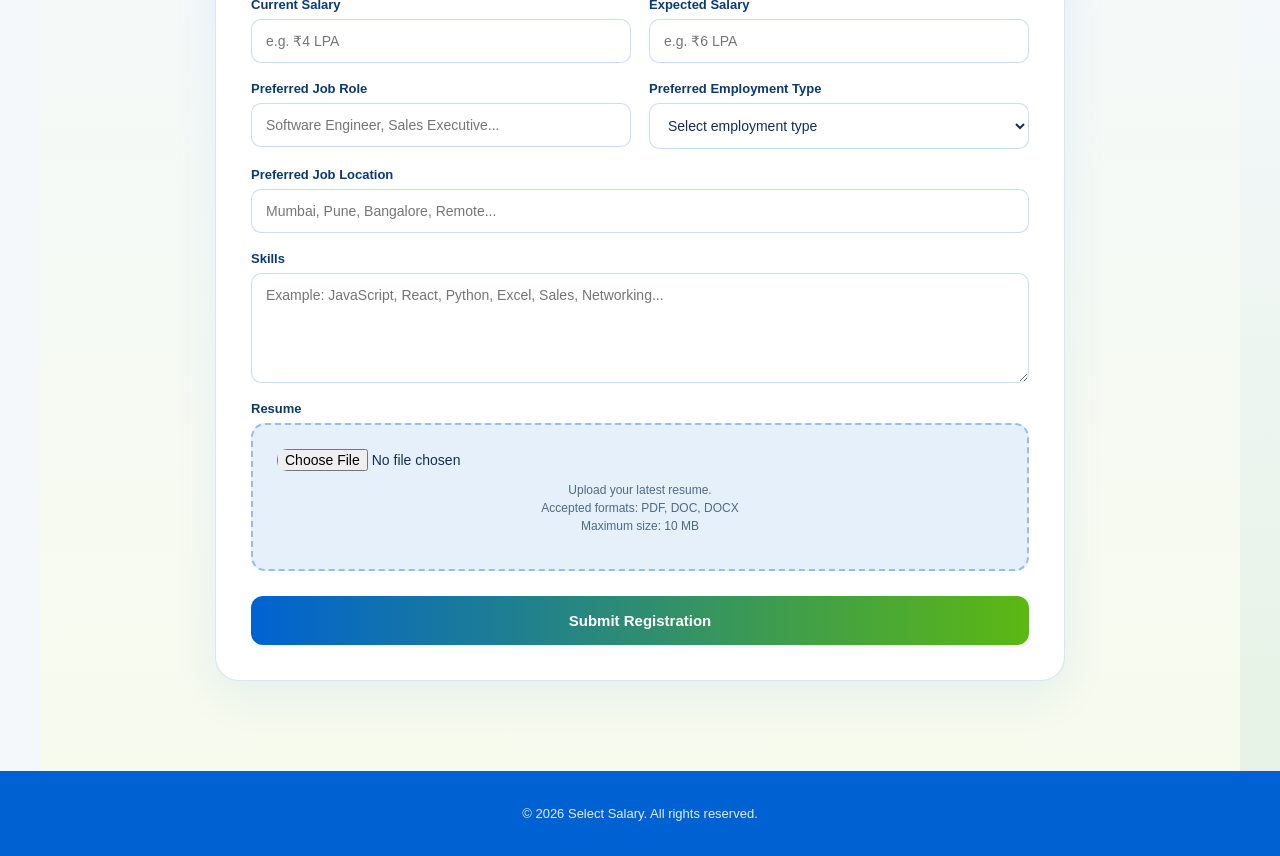
==== commit b5904c48: "Update index.html added 48 hrs comment here" ====
--- a/index.html
+++ b/index.html
@@ -1065,7 +1065,12 @@
             Connect with the right career opportunities
             and take the next step in your professional journey.
         </p>
-
+        <div>
+    <h1 style="font-size: 32px;">
+        Get Call within
+        <span>48 hours</span>
+    </h1>
+</div>
         <div class="hero-buttons">
 
             <a
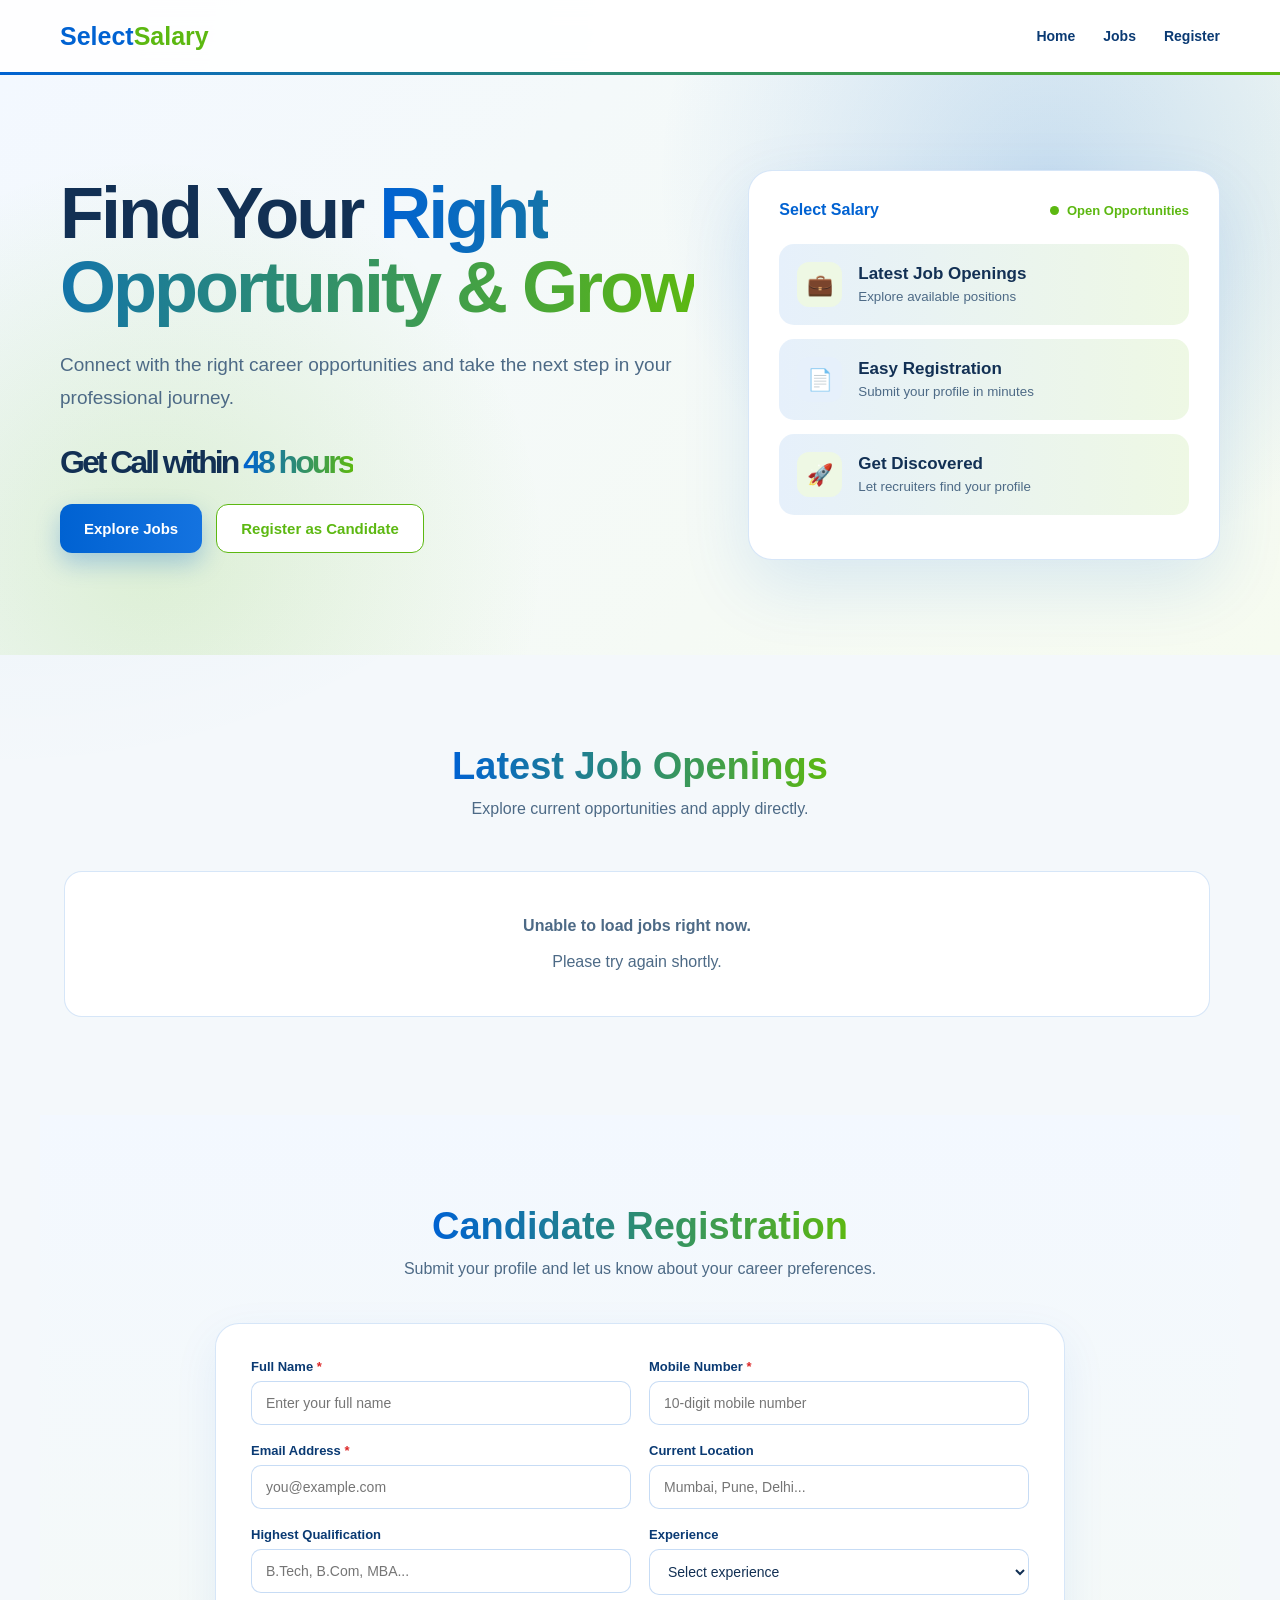
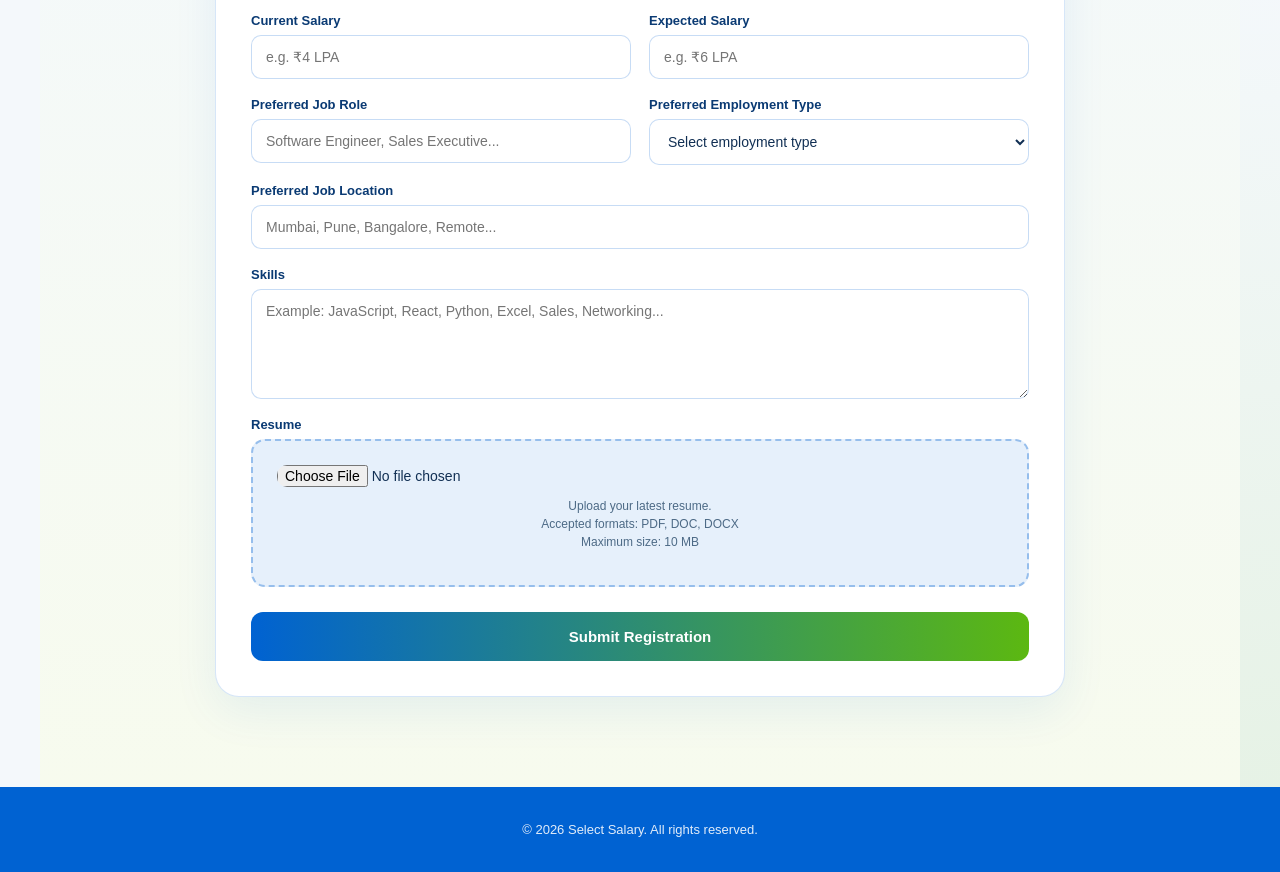
==== commit b21145ae: "Update index.html made job load faster and added into containers "the jobs"" ====
--- a/index.html
+++ b/index.html
@@ -289,10 +289,45 @@
    JOBS
 ============================== */
 
-.jobs-container{
-    display:grid;
-    grid-template-columns:repeat(2,1fr);
-    gap:22px;
+#jobsContainer {
+    display: grid;
+    grid-template-columns: repeat(auto-fit, minmax(280px, 1fr));
+    gap: 20px;
+
+    /* Scrollable job area */
+    max-height: 520px;
+    overflow-y: auto;
+    overflow-x: hidden;
+
+    padding: 8px 10px 8px 4px;
+    scroll-behavior: smooth;
+
+    scrollbar-width: thin;
+    scrollbar-color: #b8c7d9 #f1f5f9;
+}
+
+#jobsContainer::-webkit-scrollbar {
+    width: 8px;
+}
+
+#jobsContainer::-webkit-scrollbar-track {
+    background: #f1f5f9;
+    border-radius: 10px;
+}
+
+#jobsContainer::-webkit-scrollbar-thumb {
+    background: #b8c7d9;
+    border-radius: 10px;
+}
+
+#jobsContainer::-webkit-scrollbar-thumb:hover {
+    background: #8fa6bf;
+}
+
+@media (max-width: 768px) {
+    #jobsContainer {
+        max-height: 460px;
+    }
 }
 
 .job-card{
@@ -1065,12 +1100,15 @@
             Connect with the right career opportunities
             and take the next step in your professional journey.
         </p>
-        <div>
+<div>
     <h1 style="font-size: 32px;">
         Get Call within
         <span>48 hours</span>
     </h1>
 </div>
+       
+
+
         <div class="hero-buttons">
 
             <a
@@ -1088,6 +1126,7 @@
             </a>
 
         </div>
+        
 
     </div>
 
@@ -1644,1021 +1683,1627 @@
 
 <script>
 
-/* =====================================================
-   GOOGLE APPS SCRIPT URL
-===================================================== */
-
-const SCRIPT_URL =
-    "https://script.google.com/macros/s/AKfycbzGV765IlokNMc_FsPgx7IIul_jkfSutpWu78Lt-ZUu9IYy3US8ZYkBAU61GqTsseaWvQ/exec";
-
-
-/* =====================================================
-   GLOBAL SELECTED JOB
-===================================================== */
-
-let selectedJob = {
-
-    id: "",
-    title: ""
-
-};
-
-
-/* =====================================================
-   DOM ELEMENTS
-===================================================== */
-
-const candidateForm =
-    document.getElementById(
-        "candidateForm"
+    /* =====================================================
+       GOOGLE APPS SCRIPT URL
+    ===================================================== */
+    
+    const SCRIPT_URL =
+        "https://script.google.com/macros/s/AKfycbzGV765IlokNMc_FsPgx7IIul_jkfSutpWu78Lt-ZUu9IYy3US8ZYkBAU61GqTsseaWvQ/exec";
+    
+    
+    /* =====================================================
+       FAST JOB CACHE
+    ===================================================== */
+    
+    const JOB_CACHE_KEY =
+        "select_salary_active_jobs_v2";
+    
+    const JOB_CACHE_TIME_KEY =
+        "select_salary_active_jobs_time_v2";
+    
+    /*
+     * Keep this aligned with Apps Script cache.
+     * 5 minutes.
+     */
+    const JOB_CACHE_MAX_AGE =
+        5 * 60 * 1000;
+    
+    
+    /*
+     * Small timeout only applies to the network request.
+     *
+     * IMPORTANT:
+     * If cached jobs exist, the visitor does NOT wait
+     * for this request.
+     */
+    const JOB_REQUEST_TIMEOUT =
+        8000;
+    
+    
+    /* =====================================================
+       GLOBAL SELECTED JOB
+    ===================================================== */
+    
+    let selectedJob = {
+    
+        id: "",
+        title: ""
+    
+    };
+    
+    
+    /* =====================================================
+       DOM ELEMENTS
+    ===================================================== */
+    
+    const candidateForm =
+        document.getElementById(
+            "candidateForm"
+        );
+    
+    const submitBtn =
+        document.getElementById(
+            "submitBtn"
+        );
+    
+    const messageBox =
+        document.getElementById(
+            "message"
+        );
+    
+    const resumeInput =
+        document.getElementById(
+            "resume"
+        );
+    
+    const fileNameBox =
+        document.getElementById(
+            "fileName"
+        );
+    
+    
+    /* =====================================================
+       FAST JOB INITIALIZATION
+    ===================================================== */
+    
+    document.addEventListener(
+        "DOMContentLoaded",
+        function(){
+    
+            /*
+             * STEP 1
+             *
+             * Render cached jobs immediately.
+             *
+             * localStorage is synchronous, so there is
+             * practically no network waiting here.
+             */
+            const cachedJobs =
+                getCachedJobs();
+    
+    
+            if(
+                cachedJobs &&
+                cachedJobs.length
+            ){
+    
+                renderJobs(
+                    cachedJobs
+                );
+    
+            }
+    
+    
+            /*
+             * STEP 2
+             *
+             * Fetch latest jobs in background.
+             *
+             * The visitor does not wait for this if
+             * cached jobs are already visible.
+             */
+            refreshJobsInBackground();
+    
+        }
     );
-
-const submitBtn =
-    document.getElementById(
-        "submitBtn"
-    );
-
-const messageBox =
-    document.getElementById(
-        "message"
-    );
-
-const resumeInput =
-    document.getElementById(
-        "resume"
-    );
-
-const fileNameBox =
-    document.getElementById(
-        "fileName"
-    );
-
-
-/* =====================================================
-   LOAD ACTIVE JOBS
-===================================================== */
-
-async function loadJobs(){
-
-    const container =
-        document.getElementById(
-            "jobsContainer"
+    
+    
+    /* =====================================================
+       GET CACHED JOBS
+    ===================================================== */
+    
+    function getCachedJobs(){
+    
+        try{
+    
+            const cached =
+                localStorage.getItem(
+                    JOB_CACHE_KEY
+                );
+    
+    
+            if(!cached){
+    
+                return null;
+    
+            }
+    
+    
+            const jobs =
+                JSON.parse(
+                    cached
+                );
+    
+    
+            if(
+                !Array.isArray(jobs)
+            ){
+    
+                return null;
+    
+            }
+    
+    
+            return jobs;
+    
+        }
+    
+        catch(error){
+    
+            console.warn(
+                "Unable to read job cache:",
+                error
+            );
+    
+            return null;
+    
+        }
+    
+    }
+    
+    
+    /* =====================================================
+       SAVE JOBS TO CACHE
+    ===================================================== */
+    
+    function saveJobsToCache(
+        jobs
+    ){
+    
+        try{
+    
+            localStorage.setItem(
+                JOB_CACHE_KEY,
+                JSON.stringify(jobs)
+            );
+    
+    
+            localStorage.setItem(
+                JOB_CACHE_TIME_KEY,
+                String(
+                    Date.now()
+                )
+            );
+    
+        }
+    
+        catch(error){
+    
+            /*
+             * Storage failure should never
+             * stop the website.
+             */
+            console.warn(
+                "Unable to save job cache:",
+                error
+            );
+    
+        }
+    
+    }
+    
+    
+    /* =====================================================
+       CHECK CACHE AGE
+    ===================================================== */
+    
+    function isJobCacheFresh(){
+    
+        try{
+    
+            const timestamp =
+                Number(
+                    localStorage.getItem(
+                        JOB_CACHE_TIME_KEY
+                    )
+                );
+    
+    
+            if(!timestamp){
+    
+                return false;
+    
+            }
+    
+    
+            return (
+                Date.now() -
+                timestamp
+            ) < JOB_CACHE_MAX_AGE;
+    
+        }
+    
+        catch(error){
+    
+            return false;
+    
+        }
+    
+    }
+    
+    
+    /* =====================================================
+       REFRESH JOBS IN BACKGROUND
+    ===================================================== */
+    
+    async function refreshJobsInBackground(){
+    
+        /*
+         * If cache is fresh, jobs are already displayed.
+         *
+         * We still refresh in the background so that
+         * new/removed jobs can appear without waiting
+         * on the next page visit.
+         */
+    
+        try{
+    
+            const jobs =
+                await fetchLatestJobs();
+    
+    
+            if(
+                Array.isArray(jobs)
+            ){
+    
+                saveJobsToCache(
+                    jobs
+                );
+    
+    
+                /*
+                 * Update the screen only if the
+                 * server returned fresh data.
+                 */
+                renderJobs(
+                    jobs
+                );
+    
+            }
+    
+        }
+    
+        catch(error){
+    
+            console.warn(
+                "Background job refresh failed:",
+                error
+            );
+    
+    
+            /*
+             * If cached jobs already exist,
+             * KEEP showing them.
+             *
+             * Do not replace them with an
+             * error message.
+             */
+            const cachedJobs =
+                getCachedJobs();
+    
+    
+            if(
+                cachedJobs &&
+                cachedJobs.length
+            ){
+    
+                renderJobs(
+                    cachedJobs
+                );
+    
+                return;
+    
+            }
+    
+    
+            /*
+             * First-time visitor with no cache.
+             */
+            showJobLoadingError();
+    
+        }
+    
+    }
+    
+    
+    /* =====================================================
+       FETCH LATEST JOBS
+    ===================================================== */
+    
+    function fetchLatestJobs(){
+    
+        return new Promise(
+            function(resolve, reject){
+    
+                const controller =
+                    new AbortController();
+    
+    
+                const timeout =
+                    setTimeout(
+                        function(){
+    
+                            controller.abort();
+    
+                        },
+                        JOB_REQUEST_TIMEOUT
+                    );
+    
+    
+                /*
+                 * Cache-busting parameter.
+                 *
+                 * This prevents the browser from returning
+                 * an old HTTP response while localStorage
+                 * handles our instant display.
+                 */
+                const url =
+                    SCRIPT_URL +
+                    "?action=getActiveJobs" +
+                    "&_=" +
+                    Date.now();
+    
+    
+                fetch(
+                    url,
+                    {
+                        method: "GET",
+    
+                        cache: "no-store",
+    
+                        signal:
+                            controller.signal
+                    }
+                )
+    
+                .then(
+                    function(response){
+    
+                        if(
+                            !response.ok
+                        ){
+    
+                            throw new Error(
+                                "Server returned " +
+                                response.status
+                            );
+    
+                        }
+    
+    
+                        return response.json();
+    
+                    }
+                )
+    
+                .then(
+                    function(result){
+    
+                        clearTimeout(
+                            timeout
+                        );
+    
+    
+                        if(
+                            !result ||
+                            !result.success
+                        ){
+    
+                            throw new Error(
+                                result &&
+                                (
+                                    result.message ||
+                                    result.error
+                                )
+                                ||
+                                "Unable to load jobs."
+                            );
+    
+                        }
+    
+    
+                        resolve(
+                            result.jobs || []
+                        );
+    
+                    }
+                )
+    
+                .catch(
+                    function(error){
+    
+                        clearTimeout(
+                            timeout
+                        );
+    
+                        reject(
+                            error
+                        );
+    
+                    }
+                );
+    
+            }
         );
-
-    try{
-
-        const response =
-            await fetch(
-                SCRIPT_URL +
-                "?action=getActiveJobs"
+    
+    }
+    
+    
+    /* =====================================================
+       SHOW INITIAL LOADING ERROR
+    ===================================================== */
+    
+    function showJobLoadingError(){
+    
+        const container =
+            document.getElementById(
+                "jobsContainer"
             );
-
-        const result =
-            await response.json();
-
-
-        if(
-            !result.success
-        ){
-
-            throw new Error(
-                result.message ||
-                "Unable to load jobs."
-            );
-
-        }
-
-
-        renderJobs(
-            result.jobs || []
-        );
-
-    }
-
-    catch(error){
-
-        console.error(
-            "Job loading error:",
-            error
-        );
-
+    
+    
         container.innerHTML = `
-
+    
             <div class="empty-jobs">
-
+    
                 <strong>
                     Unable to load jobs right now.
                 </strong>
-
+    
                 <br><br>
-
-                Please try again later.
-
+    
+                Please try again shortly.
+    
             </div>
-
+    
         `;
-
-    }
-
-}
-
-
-/* =====================================================
-   RENDER JOBS
-===================================================== */
-
-function renderJobs(jobs){
-
-    const container =
+    
+    }
+    
+    
+    /* =====================================================
+       RENDER JOBS
+    ===================================================== */
+    
+    function renderJobs(
+        jobs
+    ){
+    
+        const container =
+            document.getElementById(
+                "jobsContainer"
+            );
+    
+    
+        if(
+            !jobs ||
+            jobs.length === 0
+        ){
+    
+            container.innerHTML = `
+    
+                <div class="empty-jobs">
+    
+                    <strong>
+                        No active jobs available right now.
+                    </strong>
+    
+                    <br><br>
+    
+                    Please check again soon.
+    
+                </div>
+    
+            `;
+    
+            return;
+    
+        }
+    
+    
+        /*
+         * Build the entire HTML once.
+         *
+         * This is faster than repeatedly modifying
+         * the DOM for individual jobs.
+         */
+    
+        let html = "";
+    
+    
+        for(
+            let i = 0;
+            i < jobs.length;
+            i++
+        ){
+    
+            html +=
+                createJobCard(
+                    jobs[i]
+                );
+    
+        }
+    
+    
+        container.innerHTML =
+            html;
+    
+    }
+    
+    
+    /* =====================================================
+       CREATE JOB CARD
+    ===================================================== */
+    
+    function createJobCard(
+        job
+    ){
+    
+        /*
+         * IMPORTANT FIX
+         *
+         * Apps Script returns:
+         *
+         * jobId
+         *
+         * not:
+         *
+         * jobID
+         */
+    
+        const jobId =
+            job.jobId ||
+            job.jobID ||
+            "";
+    
+    
+        const jobTitle =
+            job.jobTitle ||
+            "Job Opening";
+    
+    
+        const companyName =
+            job.companyName ||
+            "Company";
+    
+    
+        const employmentType =
+            job.employmentType ||
+            "Opportunity";
+    
+    
+        const skills =
+            String(
+                job.skillsRequired ||
+                ""
+            )
+            .split(",")
+            .map(
+                function(skill){
+    
+                    return skill.trim();
+    
+                }
+            )
+            .filter(
+                function(skill){
+    
+                    return skill;
+    
+                }
+            );
+    
+    
+        let skillHTML = "";
+    
+    
+        if(
+            skills.length
+        ){
+    
+            const limitedSkills =
+                skills.slice(
+                    0,
+                    8
+                );
+    
+    
+            for(
+                let i = 0;
+                i < limitedSkills.length;
+                i++
+            ){
+    
+                skillHTML +=
+                    `<span class="skill">${
+                        escapeHTML(
+                            limitedSkills[i]
+                        )
+                    }</span>`;
+    
+            }
+    
+        }
+    
+        else{
+    
+            skillHTML =
+                `<span class="skill">
+                    Multiple Skills
+                 </span>`;
+    
+        }
+    
+    
+        /*
+         * Store job ID/title safely in the button.
+         *
+         * JSON.stringify is used so quotes in a
+         * job title don't break the onclick.
+         */
+    
+        const safeJobId =
+            escapeAttribute(
+                jobId
+            );
+    
+    
+        const safeJobTitle =
+            escapeAttribute(
+                jobTitle
+            );
+    
+    
+        return `
+    
+            <article class="job-card">
+    
+                <div class="job-title-area">
+    
+                    <div>
+    
+                        <div class="job-title">
+                            ${escapeHTML(jobTitle)}
+                        </div>
+    
+                        <div class="job-company">
+                            ${escapeHTML(companyName)}
+                        </div>
+    
+                    </div>
+    
+                    <div class="job-badge">
+                        ${escapeHTML(employmentType)}
+                    </div>
+    
+                </div>
+    
+    
+                <div class="job-details">
+    
+                    ${
+                        job.location
+                        ? `
+                            <span class="job-detail">
+                                📍 ${escapeHTML(job.location)}
+                            </span>
+                          `
+                        : ""
+                    }
+    
+    
+                    ${
+                        job.experienceRequired
+                        ? `
+                            <span class="job-detail">
+                                💼 ${escapeHTML(
+                                    job.experienceRequired
+                                )}
+                            </span>
+                          `
+                        : ""
+                    }
+    
+    
+                    ${
+                        job.salaryRange
+                        ? `
+                            <span class="job-detail">
+                                💰 ${escapeHTML(
+                                    job.salaryRange
+                                )}
+                            </span>
+                          `
+                        : ""
+                    }
+    
+                </div>
+    
+    
+                <div class="job-description">
+    
+                    ${escapeHTML(
+                        job.jobDescription ||
+                        "Please apply for more information about this opportunity."
+                    )}
+    
+                </div>
+    
+    
+                <div class="job-skills">
+    
+                    ${skillHTML}
+    
+                </div>
+    
+    
+                <button
+                    type="button"
+                    class="apply-job-btn"
+                    data-job-id="${safeJobId}"
+                    data-job-title="${safeJobTitle}"
+                >
+    
+                    Apply Now
+    
+                </button>
+    
+            </article>
+    
+        `;
+    
+    }
+    
+    
+    /* =====================================================
+       JOB BUTTON HANDLER
+    ===================================================== */
+    
+    document.addEventListener(
+        "click",
+        function(event){
+    
+            const button =
+                event.target.closest(
+                    ".apply-job-btn"
+                );
+    
+    
+            if(!button){
+    
+                return;
+    
+            }
+    
+    
+            const jobId =
+                button.getAttribute(
+                    "data-job-id"
+                ) || "";
+    
+    
+            const jobTitle =
+                button.getAttribute(
+                    "data-job-title"
+                ) || "";
+    
+    
+            applyForJob(
+                jobId,
+                jobTitle
+            );
+    
+        }
+    );
+    
+    
+    /* =====================================================
+       APPLY FOR JOB
+    ===================================================== */
+    
+    function applyForJob(
+        jobId,
+        jobTitle
+    ){
+    
+        selectedJob.id =
+            jobId || "";
+    
+    
+        selectedJob.title =
+            jobTitle || "";
+    
+    
         document.getElementById(
-            "jobsContainer"
-        );
-
-
-    if(
-        !jobs ||
-        jobs.length === 0
-    ){
-
-        container.innerHTML = `
-
-            <div class="empty-jobs">
-
-                <strong>
-                    No active jobs available right now.
-                </strong>
-
-                <br><br>
-
-                Please check again soon.
-
-            </div>
-
-        `;
-
-        return;
-
-    }
-
-
-    container.innerHTML =
-        jobs.map(
-            job => createJobCard(job)
-        ).join("");
-
-}
-
-
-/* =====================================================
-   CREATE JOB CARD
-===================================================== */
-
-function createJobCard(job){
-
-    const skills =
-        String(
-            job.skillsRequired || ""
-        )
-        .split(",")
-        .map(
-            skill =>
-                skill.trim()
-        )
-        .filter(
-            skill =>
-                skill
-        );
-
-
-    const skillHTML =
-        skills.length
-
-        ? skills
-            .slice(0,8)
-            .map(
-                skill =>
-                    `<span class="skill">${escapeHTML(skill)}</span>`
-            )
-            .join("")
-
-        : `<span class="skill">Multiple Skills</span>`;
-
-
-    return `
-
-        <article class="job-card">
-
-            <div class="job-title-area">
-
-                <div>
-
-                    <div class="job-title">
-                        ${escapeHTML(job.jobTitle || "Job Opening")}
-                    </div>
-
-                    <div class="job-company">
-                        ${escapeHTML(job.companyName || "Company")}
-                    </div>
-
-                </div>
-
-                <div class="job-badge">
-                    ${escapeHTML(job.employmentType || "Opportunity")}
-                </div>
-
-            </div>
-
-
-            <div class="job-details">
-
-                ${
-                    job.location
-                    ? `<span class="job-detail">
-                        📍 ${escapeHTML(job.location)}
-                       </span>`
-                    : ""
-                }
-
-                ${
-                    job.experienceRequired
-                    ? `<span class="job-detail">
-                        💼 ${escapeHTML(job.experienceRequired)}
-                       </span>`
-                    : ""
-                }
-
-                ${
-                    job.salaryRange
-                    ? `<span class="job-detail">
-                        💰 ${escapeHTML(job.salaryRange)}
-                       </span>`
-                    : ""
-                }
-
-            </div>
-
-
-            <div class="job-description">
-
-                ${escapeHTML(
-                    job.jobDescription ||
-                    "Please apply for more information about this opportunity."
-                )}
-
-            </div>
-
-
-            <div class="job-skills">
-
-                ${skillHTML}
-
-            </div>
-
-
-            <button
-                class="apply-job-btn"
-                onclick='applyForJob(
-                    ${JSON.stringify(job.jobID)},
-                    ${JSON.stringify(job.jobTitle)}
-                )'
-            >
-
-                Apply Now
-
-            </button>
-
-        </article>
-
-    `;
-
-}
-
-
-/* =====================================================
-   APPLY FOR JOB
-===================================================== */
-
-function applyForJob(
-    jobID,
-    jobTitle
-){
-
-    selectedJob.id =
-        jobID || "";
-
-    selectedJob.title =
-        jobTitle || "";
-
-
-    document.getElementById(
-        "selectedJobText"
-    ).textContent =
-        selectedJob.title;
-
-
-    document.getElementById(
-        "selectedJobBox"
-    ).style.display =
-        "block";
-
-
-    document.getElementById(
-        "register"
-    ).scrollIntoView({
-        behavior:"smooth"
-    });
-
-}
-
-
-/* =====================================================
-   RESUME FILE NAME
-===================================================== */
-
-resumeInput.addEventListener(
-    "change",
-    function(){
-
-        const file =
-            this.files[0];
-
-
-        if(!file){
-
-            fileNameBox.textContent =
-                "";
-
-            return;
-
-        }
-
-
-        const maxSize =
-            10 * 1024 * 1024;
-
-
-        const allowedExtensions = [
-            ".pdf",
-            ".doc",
-            ".docx"
-        ];
-
-
-        const fileName =
-            file.name.toLowerCase();
-
-
-        const validExtension =
-            allowedExtensions.some(
-                extension =>
-                    fileName.endsWith(
-                        extension
-                    )
-            );
-
-
-        if(
-            !validExtension
-        ){
-
-            this.value =
-                "";
-
-            fileNameBox.textContent =
-                "";
-
-            showMessage(
-                "Only PDF, DOC and DOCX files are allowed.",
-                "error"
-            );
-
-            return;
-
-        }
-
-
-        if(
-            file.size >
-            maxSize
-        ){
-
-            this.value =
-                "";
-
-            fileNameBox.textContent =
-                "";
-
-            showMessage(
-                "Resume must be 10 MB or smaller.",
-                "error"
-            );
-
-            return;
-
-        }
-
-
-        fileNameBox.textContent =
-            "Selected: " +
-            file.name;
-
-    }
-);
-
-
-/* =====================================================
-   MOBILE VALIDATION
-===================================================== */
-
-document.getElementById(
-    "mobile"
-).addEventListener(
-    "input",
-    function(){
-
-        this.value =
-            this.value
-                .replace(
-                    /[^0-9]/g,
-                    ""
-                )
-                .substring(
-                    0,
-                    10
+            "selectedJobText"
+        ).textContent =
+            selectedJob.title;
+    
+    
+        document.getElementById(
+            "selectedJobBox"
+        ).style.display =
+            "block";
+    
+    
+        document.getElementById(
+            "register"
+        ).scrollIntoView({
+            behavior: "smooth"
+        });
+    
+    }
+    
+    
+    /* =====================================================
+       RESUME FILE NAME
+    ===================================================== */
+    
+    resumeInput.addEventListener(
+        "change",
+        function(){
+    
+            const file =
+                this.files[0];
+    
+    
+            if(!file){
+    
+                fileNameBox.textContent =
+                    "";
+    
+                return;
+    
+            }
+    
+    
+            const maxSize =
+                10 * 1024 * 1024;
+    
+    
+            const allowedExtensions = [
+    
+                ".pdf",
+                ".doc",
+                ".docx"
+    
+            ];
+    
+    
+            const fileName =
+                file.name.toLowerCase();
+    
+    
+            const validExtension =
+                allowedExtensions.some(
+                    function(extension){
+    
+                        return fileName.endsWith(
+                            extension
+                        );
+    
+                    }
                 );
-
-    }
-);
-
-
-/* =====================================================
-   FORM SUBMIT
-===================================================== */
-
-candidateForm.addEventListener(
-    "submit",
-    async function(event){
-
-        event.preventDefault();
-
-
-        hideMessage();
-
-
-        const fullName =
-            document.getElementById(
-                "fullName"
-            )
-            .value
-            .trim();
-
-
-        const mobile =
-            document.getElementById(
-                "mobile"
-            )
-            .value
-            .trim();
-
-
-        const email =
-            document.getElementById(
-                "email"
-            )
-            .value
-            .trim()
-            .toLowerCase();
-
-
-        /* ---------------------------------------------
-           BASIC VALIDATION
-        --------------------------------------------- */
-
-        if(!fullName){
-
-            showMessage(
-                "Please enter your full name.",
-                "error"
-            );
-
-            return;
-
-        }
-
-
-        if(
-            !/^[0-9]{10}$/.test(
-                mobile
-            )
-        ){
-
-            showMessage(
-                "Please enter a valid 10-digit mobile number.",
-                "error"
-            );
-
-            return;
-
-        }
-
-
-        if(!email){
-
-            showMessage(
-                "Please enter your email address.",
-                "error"
-            );
-
-            return;
-
-        }
-
-
-        if(
-            !/^[^\s@]+@[^\s@]+\.[^\s@]+$/.test(
-                email
-            )
-        ){
-
-            showMessage(
-                "Please enter a valid email address.",
-                "error"
-            );
-
-            return;
-
-        }
-
-
-        /* ---------------------------------------------
-           RESUME
-        --------------------------------------------- */
-
-        const resumeFile =
-            resumeInput.files[0];
-
-
-        let resumeData =
-            null;
-
-
-        if(resumeFile){
-
+    
+    
             if(
-                resumeFile.size >
-                10 * 1024 * 1024
+                !validExtension
             ){
-
+    
+                this.value =
+                    "";
+    
+                fileNameBox.textContent =
+                    "";
+    
+                showMessage(
+                    "Only PDF, DOC and DOCX files are allowed.",
+                    "error"
+                );
+    
+                return;
+    
+            }
+    
+    
+            if(
+                file.size >
+                maxSize
+            ){
+    
+                this.value =
+                    "";
+    
+                fileNameBox.textContent =
+                    "";
+    
                 showMessage(
                     "Resume must be 10 MB or smaller.",
                     "error"
                 );
-
+    
                 return;
-
+    
             }
-
-
+    
+    
+            fileNameBox.textContent =
+                "Selected: " +
+                file.name;
+    
+        }
+    );
+    
+    
+    /* =====================================================
+       MOBILE VALIDATION
+    ===================================================== */
+    
+    document.getElementById(
+        "mobile"
+    ).addEventListener(
+        "input",
+        function(){
+    
+            this.value =
+                this.value
+                    .replace(
+                        /[^0-9]/g,
+                        ""
+                    )
+                    .substring(
+                        0,
+                        10
+                    );
+    
+        }
+    );
+    
+    
+    /* =====================================================
+       FORM SUBMIT
+    ===================================================== */
+    
+    candidateForm.addEventListener(
+        "submit",
+        async function(event){
+    
+            event.preventDefault();
+    
+    
+            hideMessage();
+    
+    
+            const fullName =
+                document.getElementById(
+                    "fullName"
+                )
+                .value
+                .trim();
+    
+    
+            const mobile =
+                document.getElementById(
+                    "mobile"
+                )
+                .value
+                .trim();
+    
+    
+            const email =
+                document.getElementById(
+                    "email"
+                )
+                .value
+                .trim()
+                .toLowerCase();
+    
+    
+            /* ---------------------------------------------
+               VALIDATION
+            --------------------------------------------- */
+    
+            if(!fullName){
+    
+                showMessage(
+                    "Please enter your full name.",
+                    "error"
+                );
+    
+                return;
+    
+            }
+    
+    
+            if(
+                !/^[0-9]{10}$/.test(
+                    mobile
+                )
+            ){
+    
+                showMessage(
+                    "Please enter a valid 10-digit mobile number.",
+                    "error"
+                );
+    
+                return;
+    
+            }
+    
+    
+            if(!email){
+    
+                showMessage(
+                    "Please enter your email address.",
+                    "error"
+                );
+    
+                return;
+    
+            }
+    
+    
+            if(
+                !/^[^\s@]+@[^\s@]+\.[^\s@]+$/.test(
+                    email
+                )
+            ){
+    
+                showMessage(
+                    "Please enter a valid email address.",
+                    "error"
+                );
+    
+                return;
+    
+            }
+    
+    
+            /* ---------------------------------------------
+               RESUME
+            --------------------------------------------- */
+    
+            const resumeFile =
+                resumeInput.files[0];
+    
+    
+            let resumeBase64 = "";
+    
+    
+            if(resumeFile){
+    
+                if(
+                    resumeFile.size >
+                    10 * 1024 * 1024
+                ){
+    
+                    showMessage(
+                        "Resume must be 10 MB or smaller.",
+                        "error"
+                    );
+    
+                    return;
+    
+                }
+    
+    
+                try{
+    
+                    resumeBase64 =
+                        await fileToBase64(
+                            resumeFile
+                        );
+    
+                }
+    
+                catch(error){
+    
+                    console.error(
+                        error
+                    );
+    
+                    showMessage(
+                        "Unable to read the resume file. Please try again.",
+                        "error"
+                    );
+    
+                    return;
+    
+                }
+    
+            }
+    
+    
+            /* ---------------------------------------------
+               PAYLOAD
+               
+               IMPORTANT:
+               These names match the Apps Script backend.
+            --------------------------------------------- */
+    
+            const payload = {
+    
+                action:
+                    "registerCandidate",
+    
+    
+                fullName:
+                    fullName,
+    
+    
+                mobile:
+                    mobile,
+    
+    
+                email:
+                    email,
+    
+    
+                location:
+                    document.getElementById(
+                        "location"
+                    ).value.trim(),
+    
+    
+                qualification:
+                    document.getElementById(
+                        "qualification"
+                    ).value.trim(),
+    
+    
+                experience:
+                    document.getElementById(
+                        "experience"
+                    ).value,
+    
+    
+                currentSalary:
+                    document.getElementById(
+                        "currentSalary"
+                    ).value.trim(),
+    
+    
+                expectedSalary:
+                    document.getElementById(
+                        "expectedSalary"
+                    ).value.trim(),
+    
+    
+                /*
+                 * Backend currently expects
+                 * jobRole.
+                 */
+                jobRole:
+                    document.getElementById(
+                        "jobRole"
+                    ).value.trim(),
+    
+    
+                employmentType:
+                    document.getElementById(
+                        "employmentType"
+                    ).value,
+    
+    
+                skills:
+                    document.getElementById(
+                        "skills"
+                    ).value.trim(),
+    
+    
+                preferredLocation:
+                    document.getElementById(
+                        "preferredLocation"
+                    ).value.trim(),
+    
+    
+                appliedJobId:
+                    selectedJob.id,
+    
+    
+                appliedJobTitle:
+                    selectedJob.title,
+    
+    
+                /*
+                 * IMPORTANT RESUME FIX
+                 *
+                 * Apps Script expects:
+                 *
+                 * resumeBase64
+                 * resumeFileName
+                 *
+                 * not:
+                 *
+                 * resume
+                 */
+    
+                resumeBase64:
+                    resumeBase64,
+    
+    
+                resumeFileName:
+                    resumeFile
+                        ? resumeFile.name
+                        : ""
+    
+            };
+    
+    
+            /* ---------------------------------------------
+               BUTTON
+            --------------------------------------------- */
+    
+            submitBtn.disabled =
+                true;
+    
+    
+            submitBtn.textContent =
+                resumeFile
+                    ? "Uploading Resume & Registering..."
+                    : "Submitting...";
+    
+    
             try{
-
-                resumeData =
-                    await fileToBase64(
-                        resumeFile
+    
+                const response =
+                    await fetch(
+                        SCRIPT_URL,
+                        {
+    
+                            method:
+                                "POST",
+    
+                            headers:{
+    
+                                "Content-Type":
+                                    "text/plain;charset=utf-8"
+    
+                            },
+    
+                            body:
+                                JSON.stringify(
+                                    payload
+                                )
+    
+                        }
                     );
-
+    
+    
+                const result =
+                    await response.json();
+    
+    
+                console.log(
+                    "Registration response:",
+                    result
+                );
+    
+    
+                if(
+                    !result.success
+                ){
+    
+                    throw new Error(
+                        result.message ||
+                        result.error ||
+                        "Registration failed."
+                    );
+    
+                }
+    
+    
+                /* -----------------------------------------
+                   SUCCESS
+                ----------------------------------------- */
+    
+                candidateForm.style.display =
+                    "none";
+    
+    
+                document.getElementById(
+                    "selectedJobBox"
+                ).style.display =
+                    "none";
+    
+    
+                const successCard =
+                    document.getElementById(
+                        "successCard"
+                    );
+    
+    
+                successCard.style.display =
+                    "block";
+    
+    
+                document.getElementById(
+                    "candidateID"
+                ).textContent =
+                    result.candidateId ||
+                    result.candidateID ||
+                    "CD-001";
+    
+    
+                successCard.scrollIntoView({
+                    behavior: "smooth"
+                });
+    
+    
             }
-
+    
             catch(error){
-
+    
                 console.error(
+                    "Registration error:",
                     error
                 );
-
+    
+    
                 showMessage(
-                    "Unable to read the resume file. Please try again.",
+                    error.message ||
+                    "Something went wrong. Please try again.",
                     "error"
                 );
-
-                return;
-
+    
+    
+                submitBtn.disabled =
+                    false;
+    
+    
+                submitBtn.textContent =
+                    "Submit Registration";
+    
             }
-
-        }
-
-
-        /* ---------------------------------------------
-           PREPARE DATA
-        --------------------------------------------- */
-
-        const payload = {
-
-            action:
-                "registerCandidate",
-
-            fullName:
-                fullName,
-
-            mobile:
-                mobile,
-
-            email:
-                email,
-
-            location:
-                document.getElementById(
-                    "location"
-                ).value.trim(),
-
-            qualification:
-                document.getElementById(
-                    "qualification"
-                ).value.trim(),
-
-            experience:
-                document.getElementById(
-                    "experience"
-                ).value,
-
-            currentSalary:
-                document.getElementById(
-                    "currentSalary"
-                ).value.trim(),
-
-            expectedSalary:
-                document.getElementById(
-                    "expectedSalary"
-                ).value.trim(),
-
-            jobRole:
-                document.getElementById(
-                    "jobRole"
-                ).value.trim(),
-
-            employmentType:
-                document.getElementById(
-                    "employmentType"
-                ).value,
-
-            skills:
-                document.getElementById(
-                    "skills"
-                ).value.trim(),
-
-            preferredLocation:
-                document.getElementById(
-                    "preferredLocation"
-                ).value.trim(),
-
-            /* -----------------------------------------
-               IMPORTANT:
-               THESE MATCH APPS SCRIPT
-            ----------------------------------------- */
-
-            appliedJobId:
-                selectedJob.id,
-
-            appliedJobTitle:
-                selectedJob.title,
-
-            resume:
-                resumeData
-
-        };
-
-
-        /* ---------------------------------------------
-           BUTTON
-        --------------------------------------------- */
-
-        submitBtn.disabled =
-            true;
-
-        submitBtn.textContent =
-            resumeFile
-                ? "Uploading Resume & Registering..."
-                : "Submitting...";
-
-
-        try{
-
-            const response =
-                await fetch(
-                    SCRIPT_URL,
-                    {
-
-                        method:"POST",
-
-                        headers:{
-                            "Content-Type":
-                                "text/plain;charset=utf-8"
-                        },
-
-                        body:
-                            JSON.stringify(
-                                payload
-                            )
-
-                    }
-                );
-
-
-            const result =
-                await response.json();
-
-
-            console.log(
-                "Registration response:",
-                result
-            );
-
-
-            if(
-                !result.success
-            ){
-
-                throw new Error(
-                    result.message ||
-                    "Registration failed."
-                );
-
-            }
-
-
-            /* -----------------------------------------
-               SUCCESS
-            ----------------------------------------- */
-
-            candidateForm.style.display =
-                "none";
-
-
-            document.getElementById(
-                "selectedJobBox"
-            ).style.display =
-                "none";
-
-
-            const successCard =
-                document.getElementById(
-                    "successCard"
-                );
-
-
-            successCard.style.display =
-                "block";
-
-
-            document.getElementById(
-                "candidateID"
-            ).textContent =
-                result.candidateID ||
-                "CD-001";
-
-
-            successCard.scrollIntoView({
-                behavior:"smooth"
-            });
-
-
-        }
-
-        catch(error){
-
-            console.error(
-                "Registration error:",
-                error
-            );
-
-
-            showMessage(
-                error.message ||
-                "Something went wrong. Please try again.",
-                "error"
-            );
-
-
-            submitBtn.disabled =
-                false;
-
-            submitBtn.textContent =
-                "Submit Registration";
-
-        }
-
-    }
-);
-
-
-/* =====================================================
-   FILE TO BASE64
-===================================================== */
-
-function fileToBase64(file){
-
-    return new Promise(
-        (
-            resolve,
-            reject
-        ) => {
-
-            const reader =
-                new FileReader();
-
-
-            reader.onload =
-                function(){
-
-                    /*
-                    FileReader returns:
-
-                    [data-uri]
-
-                    Apps Script needs only:
-
-                    XXXX
-                    */
-
-                    const result =
-                        reader.result;
-
-
-                    const base64 =
-                        result
-                            .split(",")[1];
-
-
-                    resolve({
-
-                        fileName:
-                            file.name,
-
-                        mimeType:
-                            file.type ||
-                            getMimeType(
-                                file.name
-                            ),
-
-                        data:
-                            base64
-
-                    });
-
-                };
-
-
-            reader.onerror =
-                function(){
-
-                    reject(
-                        new Error(
-                            "Unable to read file."
-                        )
-                    );
-
-                };
-
-
-            reader.readAsDataURL(
-                file
-            );
-
+    
         }
     );
-
-}
-
-
-/* =====================================================
-   MIME TYPE FALLBACK
-===================================================== */
-
-function getMimeType(
-    fileName
-){
-
-    const name =
-        String(
-            fileName || ""
+    
+    
+    /* =====================================================
+       FILE TO BASE64
+    ===================================================== */
+    
+    function fileToBase64(
+        file
+    ){
+    
+        return new Promise(
+            function(
+                resolve,
+                reject
+            ){
+    
+                const reader =
+                    new FileReader();
+    
+    
+                reader.onload =
+                    function(){
+    
+                        const result =
+                            reader.result;
+    
+    
+                        /*
+                         * Remove:
+                         *
+                         * data:application/pdf;base64,
+                         *
+                         * and keep only Base64 data.
+                         */
+    
+                        const base64 =
+                            result
+                                .split(",")[1];
+    
+    
+                        resolve(
+                            base64
+                        );
+    
+                    };
+    
+    
+                reader.onerror =
+                    function(){
+    
+                        reject(
+                            new Error(
+                                "Unable to read file."
+                            )
+                        );
+    
+                    };
+    
+    
+                reader.readAsDataURL(
+                    file
+                );
+    
+            }
+        );
+    
+    }
+    
+    
+    /* =====================================================
+       MESSAGE
+    ===================================================== */
+    
+    function showMessage(
+        message,
+        type
+    ){
+    
+        messageBox.textContent =
+            message;
+    
+    
+        messageBox.className =
+            "message " +
+            type;
+    
+    
+        messageBox.scrollIntoView({
+            behavior: "smooth",
+            block: "center"
+        });
+    
+    }
+    
+    
+    function hideMessage(){
+    
+        messageBox.textContent =
+            "";
+    
+    
+        messageBox.className =
+            "message";
+    
+    }
+    
+    
+    /* =====================================================
+       ESCAPE HTML
+    ===================================================== */
+    
+    function escapeHTML(
+        value
+    ){
+    
+        return String(
+            value || ""
         )
-        .toLowerCase();
-
-
-    if(
-        name.endsWith(".pdf")
+        .replace(
+            /&/g,
+            "&amp;"
+        )
+        .replace(
+            /</g,
+            "&lt;"
+        )
+        .replace(
+            />/g,
+            "&gt;"
+        )
+        .replace(
+            /"/g,
+            "&quot;"
+        )
+        .replace(
+            /'/g,
+            "&#039;"
+        );
+    
+    }
+    
+    
+    /* =====================================================
+       ESCAPE ATTRIBUTE
+    ===================================================== */
+    
+    function escapeAttribute(
+        value
     ){
-
-        return "application/pdf";
-
-    }
-
-
-    if(
-        name.endsWith(".doc")
-    ){
-
-        return "application/msword";
-
-    }
-
-
-    if(
-        name.endsWith(".docx")
-    ){
-
-        return "application/vnd.openxmlformats-officedocument.wordprocessingml.document";
-
-    }
-
-
-    return "";
-
-}
-
-
-/* =====================================================
-   MESSAGE
-===================================================== */
-
-function showMessage(
-    message,
-    type
-){
-
-    messageBox.textContent =
-        message;
-
-    messageBox.className =
-        "message " +
-        type;
-
-    messageBox.scrollIntoView({
-        behavior:"smooth",
-        block:"center"
-    });
-
-}
-
-
-function hideMessage(){
-
-    messageBox.textContent =
-        "";
-
-    messageBox.className =
-        "message";
-
-}
-
-
-/* =====================================================
-   ESCAPE HTML
-===================================================== */
-
-function escapeHTML(
-    value
-){
-
-    return String(
-        value || ""
-    )
-    .replace(
-        /&/g,
-        "&amp;"
-    )
-    .replace(
-        /</g,
-        "&lt;"
-    )
-    .replace(
-        />/g,
-        "&gt;"
-    )
-    .replace(
-        /"/g,
-        "&quot;"
-    )
-    .replace(
-        /'/g,
-        "&#039;"
+    
+        return String(
+            value || ""
+        )
+        .replace(
+            /&/g,
+            "&amp;"
+        )
+        .replace(
+            /"/g,
+            "&quot;"
+        )
+        .replace(
+            /</g,
+            "&lt;"
+        )
+        .replace(
+            />/g,
+            "&gt;"
+        );
+    
+    }
+    
+    
+    /* =====================================================
+       OPTIONAL BACKGROUND REFRESH
+    ===================================================== */
+    
+    /*
+     * When the candidate keeps the page open for a while,
+     * refresh jobs every 5 minutes.
+     *
+     * This happens silently in the background.
+     */
+    
+    setInterval(
+        function(){
+    
+            if(
+                document.visibilityState ===
+                "visible"
+            ){
+    
+                refreshJobsInBackground();
+    
+            }
+    
+        },
+        JOB_CACHE_MAX_AGE
     );
-
-}
-
-
-/* =====================================================
-   INITIALIZE
-===================================================== */
-
-document.addEventListener(
-    "DOMContentLoaded",
-    function(){
-
-        loadJobs();
-
-    }
-);
-
-</script>
-
+    
+    
+    /* =====================================================
+       REFRESH WHEN USER RETURNS TO TAB
+    ===================================================== */
+    
+    document.addEventListener(
+        "visibilitychange",
+        function(){
+    
+            if(
+                document.visibilityState ===
+                "visible"
+            ){
+    
+                if(
+                    !isJobCacheFresh()
+                ){
+    
+                    refreshJobsInBackground();
+    
+                }
+    
+            }
+    
+        }
+    );
+    
+    </script>
 </body>
 </html>
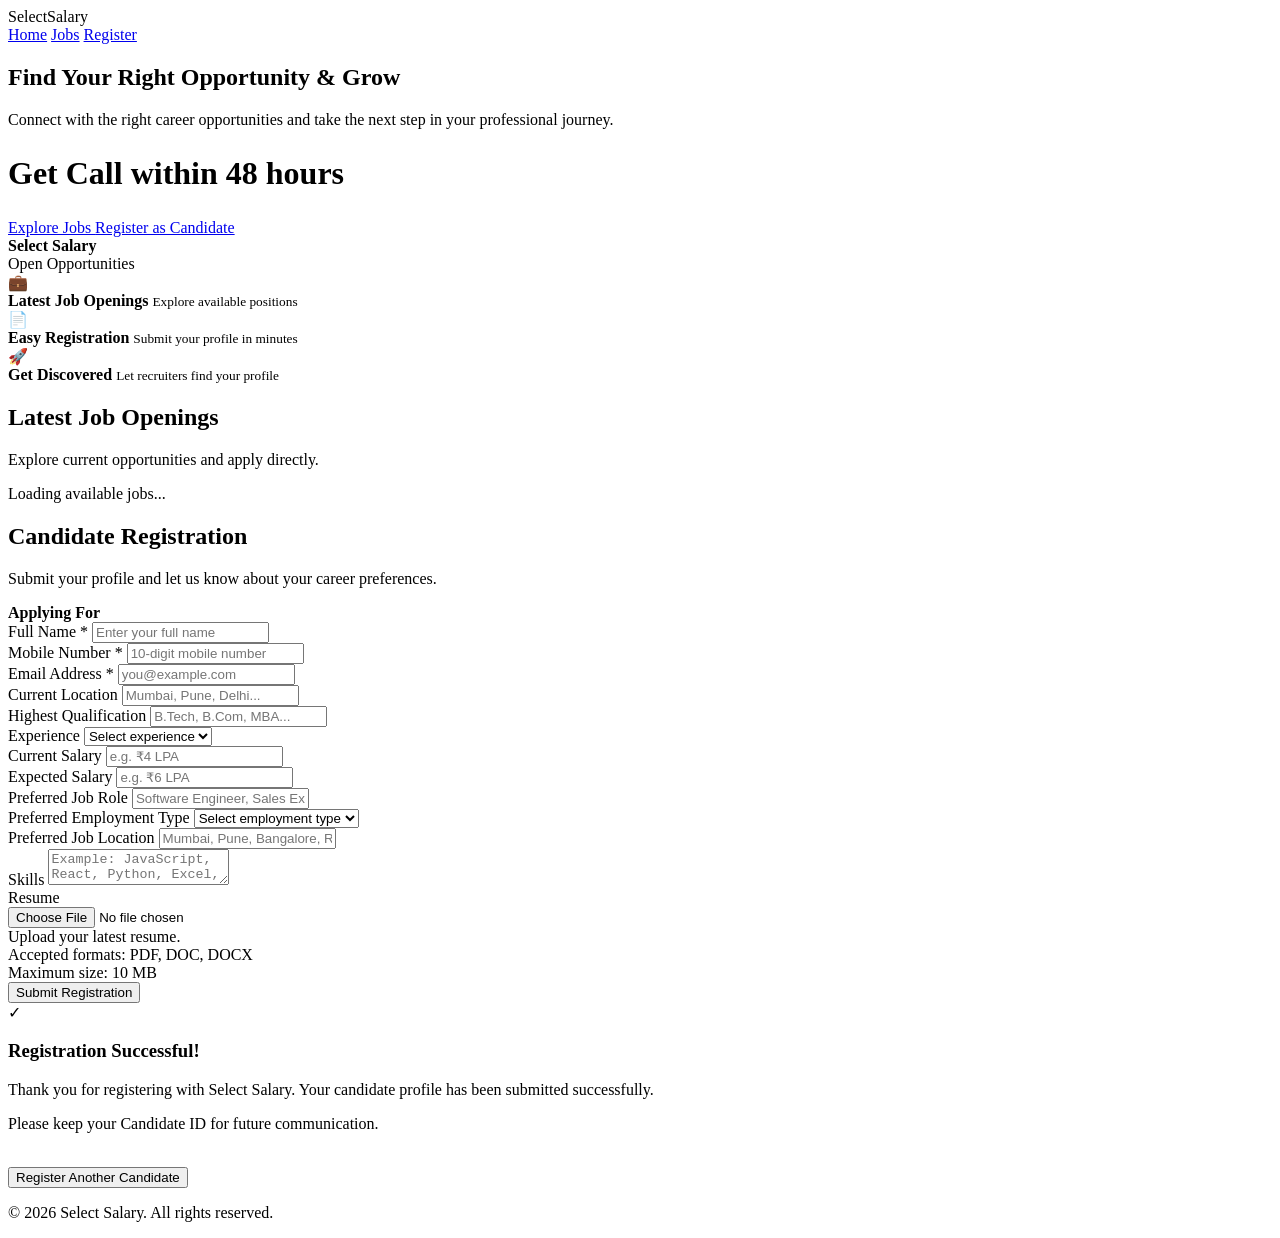
==== commit 01918d3e: "Add files via upload" ====
--- a/index.html
+++ b/index.html
@@ -7,1053 +7,7 @@
 
 <title>Select Salary | Find Your Right Opportunity</title>
 
-<style>
-:root{
-    --blue:#0062d2;
-    --green:#5cb811;
-    --blue-soft:#e6f0fb;
-    --green-soft:#eef8e4;
-    --blue-ink:#0a3a73;
-    --text:#123054;
-    --muted:#4d6a86;
-}
-
-*{
-    margin:0;
-    padding:0;
-    box-sizing:border-box;
-}
-
-html{
-    scroll-behavior:smooth;
-}
-
-body{
-    font-family:Inter,Arial,Helvetica,sans-serif;
-    background:
-        radial-gradient(circle at 0% 0%,rgba(0,98,210,.08),transparent 28%),
-        radial-gradient(circle at 100% 100%,rgba(92,184,17,.10),transparent 32%),
-        #f4f8fb;
-    color:var(--text);
-}
-
-/* ==============================
-   HEADER
-============================== */
-
-header{
-    position:sticky;
-    top:0;
-    z-index:1000;
-    background:rgba(255,255,255,.94);
-    backdrop-filter:blur(14px);
-}
-
-header::after{
-    content:"";
-    display:block;
-    height:3px;
-    background:linear-gradient(90deg,var(--blue),var(--green));
-}
-
-.navbar{
-    max-width:1200px;
-    margin:auto;
-    height:72px;
-    display:flex;
-    align-items:center;
-    justify-content:space-between;
-    padding:0 20px;
-}
-
-.logo{
-    font-size:25px;
-    font-weight:800;
-    color:var(--blue);
-}
-
-.logo span{
-    color:var(--green);
-}
-
-.nav-links{
-    display:flex;
-    gap:28px;
-    align-items:center;
-}
-
-.nav-links a{
-    text-decoration:none;
-    color:var(--blue-ink);
-    font-weight:600;
-    font-size:14px;
-}
-
-.nav-links a:hover{
-    color:var(--green);
-}
-
-/* ==============================
-   HERO
-============================== */
-
-.hero{
-    min-height:580px;
-    display:flex;
-    align-items:center;
-    background:
-        radial-gradient(circle at 82% 18%,rgba(0,98,210,.18),transparent 34%),
-        radial-gradient(circle at 12% 82%,rgba(92,184,17,.16),transparent 32%),
-        linear-gradient(135deg,#f3f8ff 0%,#f6fbf0 100%);
-}
-
-.hero-inner{
-    width:100%;
-    max-width:1200px;
-    margin:auto;
-    padding:80px 20px;
-    display:grid;
-    grid-template-columns:1.15fr .85fr;
-    gap:50px;
-    align-items:center;
-}
-
-.hero h1{
-    font-size:clamp(42px,6vw,72px);
-    line-height:1.02;
-    letter-spacing:-3px;
-    margin-bottom:25px;
-}
-
-.hero h1 span{
-    background:linear-gradient(90deg,var(--blue),var(--green));
-    -webkit-background-clip:text;
-    background-clip:text;
-    color:transparent;
-}
-
-.hero p{
-    font-size:19px;
-    line-height:1.7;
-    color:var(--muted);
-    max-width:650px;
-    margin-bottom:32px;
-}
-
-.hero-buttons{
-    display:flex;
-    gap:14px;
-    flex-wrap:wrap;
-}
-
-.btn{
-    border:none;
-    cursor:pointer;
-    padding:15px 24px;
-    border-radius:12px;
-    font-weight:700;
-    font-size:15px;
-    text-decoration:none;
-    display:inline-flex;
-    align-items:center;
-    justify-content:center;
-    transition:.2s;
-}
-
-.btn-primary{
-    background:linear-gradient(90deg,var(--blue),#1473e0);
-    color:#fff;
-    box-shadow:0 10px 25px rgba(0,98,210,.28);
-}
-
-.btn-primary:hover{
-    background:linear-gradient(90deg,var(--green),#6cc91d);
-    box-shadow:0 10px 25px rgba(92,184,17,.28);
-    transform:translateY(-2px);
-}
-
-.btn-secondary{
-    background:#fff;
-    color:var(--green);
-    border:1.5px solid var(--green);
-}
-
-.btn-secondary:hover{
-    background:var(--green);
-    color:#fff;
-    border-color:var(--green);
-}
-
-/* HERO CARD */
-
-.hero-card{
-    background:#fff;
-    border:1px solid rgba(0,98,210,.16);
-    border-radius:24px;
-    padding:30px;
-    box-shadow:0 25px 70px rgba(0,98,210,.12);
-}
-
-.hero-card-top{
-    display:flex;
-    justify-content:space-between;
-    align-items:center;
-    margin-bottom:25px;
-}
-
-.hero-card-top strong{
-    color:var(--blue);
-}
-
-.status-dot{
-    display:flex;
-    align-items:center;
-    gap:8px;
-    color:var(--green);
-    font-size:13px;
-    font-weight:700;
-}
-
-.status-dot span{
-    width:9px;
-    height:9px;
-    border-radius:50%;
-    background:var(--green);
-}
-
-.hero-stat{
-    display:flex;
-    align-items:center;
-    gap:16px;
-    padding:18px;
-    background:linear-gradient(90deg,var(--blue-soft),var(--green-soft));
-    border-radius:15px;
-    margin-bottom:14px;
-}
-
-.hero-stat:nth-child(even) .stat-icon{
-    background:var(--green-soft);
-}
-
-.stat-icon{
-    width:45px;
-    height:45px;
-    border-radius:12px;
-    background:var(--blue-soft);
-    display:flex;
-    align-items:center;
-    justify-content:center;
-    font-size:21px;
-}
-
-.hero-stat strong{
-    display:block;
-    font-size:17px;
-    margin-bottom:3px;
-}
-
-.hero-stat small{
-    color:var(--muted);
-}
-
-/* ==============================
-   SECTION
-============================== */
-
-.section{
-    max-width:1200px;
-    margin:auto;
-    padding:90px 20px;
-}
-
-.section-heading{
-    text-align:center;
-    margin-bottom:45px;
-}
-
-.section-heading h2{
-    font-size:38px;
-    margin-bottom:12px;
-    background:linear-gradient(90deg,var(--blue),var(--green));
-    -webkit-background-clip:text;
-    background-clip:text;
-    color:transparent;
-    display:inline-block;
-}
-
-.section-heading p{
-    color:var(--muted);
-}
-
-/* ==============================
-   JOBS
-============================== */
-
-#jobsContainer {
-    display: grid;
-    grid-template-columns: repeat(auto-fit, minmax(280px, 1fr));
-    gap: 20px;
-
-    /* Scrollable job area */
-    max-height: 520px;
-    overflow-y: auto;
-    overflow-x: hidden;
-
-    padding: 8px 10px 8px 4px;
-    scroll-behavior: smooth;
-
-    scrollbar-width: thin;
-    scrollbar-color: #b8c7d9 #f1f5f9;
-}
-
-#jobsContainer::-webkit-scrollbar {
-    width: 8px;
-}
-
-#jobsContainer::-webkit-scrollbar-track {
-    background: #f1f5f9;
-    border-radius: 10px;
-}
-
-#jobsContainer::-webkit-scrollbar-thumb {
-    background: #b8c7d9;
-    border-radius: 10px;
-}
-
-#jobsContainer::-webkit-scrollbar-thumb:hover {
-    background: #8fa6bf;
-}
-
-@media (max-width: 768px) {
-    #jobsContainer {
-        max-height: 460px;
-    }
-}
-
-.job-card{
-    background:#fff;
-    border:1px solid rgba(0,98,210,.14);
-    border-radius:20px;
-    padding:25px;
-    transition:.2s;
-    box-shadow:0 8px 25px rgba(0,98,210,.06);
-}
-
-.job-card:nth-child(even){
-    border-color:rgba(92,184,17,.22);
-}
-
-.job-card:hover{
-    transform:translateY(-4px);
-    box-shadow:0 18px 40px rgba(92,184,17,.14);
-    border-color:var(--green);
-}
-
-.job-title-area{
-    display:flex;
-    justify-content:space-between;
-    gap:15px;
-    align-items:flex-start;
-    margin-bottom:18px;
-}
-
-.job-title{
-    font-size:21px;
-    font-weight:800;
-    margin-bottom:7px;
-    color:var(--blue);
-}
-
-.job-company{
-    color:var(--muted);
-    font-size:14px;
-}
-
-.job-badge{
-    background:var(--green-soft);
-    color:var(--green);
-    border-radius:30px;
-    padding:7px 11px;
-    font-size:11px;
-    font-weight:800;
-    white-space:nowrap;
-}
-
-.job-card:nth-child(even) .job-badge{
-    background:var(--blue-soft);
-    color:var(--blue);
-}
-
-.job-details{
-    display:flex;
-    flex-wrap:wrap;
-    gap:8px;
-    margin-bottom:17px;
-}
-
-.job-detail{
-    padding:7px 10px;
-    background:var(--blue-soft);
-    border-radius:8px;
-    font-size:12px;
-    color:var(--blue-ink);
-}
-
-.job-description{
-    color:var(--muted);
-    line-height:1.6;
-    font-size:14px;
-    margin-bottom:17px;
-}
-
-.job-skills{
-    display:flex;
-    flex-wrap:wrap;
-    gap:7px;
-    margin-bottom:22px;
-}
-
-.skill{
-    background:var(--green-soft);
-    color:#3f7a0c;
-    border-radius:7px;
-    padding:5px 9px;
-    font-size:11px;
-}
-
-.apply-job-btn{
-    width:100%;
-    padding:13px;
-    border:none;
-    background:linear-gradient(90deg,var(--blue),var(--green));
-    color:#fff;
-    border-radius:10px;
-    font-weight:700;
-    cursor:pointer;
-}
-
-.apply-job-btn:hover{
-    background:linear-gradient(90deg,var(--green),var(--blue));
-}
-
-/* ==============================
-   FORM
-============================== */
-
-.form-section{
-    background:linear-gradient(180deg,#f3f8ff 0%,#f7fbee 100%);
-}
-
-.form-wrapper{
-    max-width:850px;
-    margin:auto;
-    background:#fff;
-    border:1px solid rgba(0,98,210,.16);
-    border-radius:24px;
-    padding:35px;
-    box-shadow:0 15px 45px rgba(0,98,210,.08);
-}
-
-.selected-job{
-    display:none;
-    background:var(--green-soft);
-    border:1px solid rgba(92,184,17,.35);
-    color:#3f7a0c;
-    padding:15px 17px;
-    border-radius:12px;
-    margin-bottom:25px;
-    font-size:14px;
-}
-
-.selected-job strong{
-    display:block;
-    font-size:12px;
-    text-transform:uppercase;
-    margin-bottom:4px;
-    opacity:.7;
-}
-
-.form-grid{
-    display:grid;
-    grid-template-columns:1fr 1fr;
-    gap:18px;
-}
-
-.form-group{
-    display:flex;
-    flex-direction:column;
-    gap:7px;
-}
-
-.form-group.full{
-    grid-column:1/-1;
-}
-
-label{
-    font-size:13px;
-    font-weight:700;
-    color:var(--blue-ink);
-}
-
-input,
-select,
-textarea{
-    width:100%;
-    padding:13px 14px;
-    border:1px solid rgba(0,98,210,.22);
-    border-radius:10px;
-    outline:none;
-    font-size:14px;
-    font-family:inherit;
-    background:#fff;
-    color:var(--text);
-    transition:.2s;
-}
-
-input:focus,
-select:focus,
-textarea:focus{
-    border-color:var(--blue);
-    box-shadow:0 0 0 3px rgba(0,98,210,.12);
-}
-
-textarea{
-    min-height:110px;
-    resize:vertical;
-}
-
-.required{
-    color:#dc2626;
-}
-
-/* ==============================
-   RESUME UPLOAD
-============================== */
-
-.resume-box{
-    border:2px dashed rgba(0,98,210,.35);
-    border-radius:14px;
-    padding:24px;
-    text-align:center;
-    background:var(--blue-soft);
-    transition:.2s;
-}
-
-.resume-box:hover{
-    border-color:var(--green);
-    background:var(--green-soft);
-}
-
-.resume-box input{
-    border:none;
-    padding:0;
-    background:transparent;
-    box-shadow:none;
-    cursor:pointer;
-}
-
-.resume-info{
-    margin-top:10px;
-    font-size:12px;
-    color:var(--muted);
-    line-height:1.5;
-}
-
-.file-name{
-    margin-top:10px;
-    font-size:13px;
-    font-weight:700;
-    color:var(--green);
-    word-break:break-word;
-}
-
-/* ==============================
-   SUBMIT
-============================== */
-
-.submit-area{
-    margin-top:25px;
-}
-
-.submit-btn{
-    width:100%;
-    border:none;
-    background:linear-gradient(90deg,var(--blue),var(--green));
-    color:#fff;
-    padding:16px;
-    border-radius:12px;
-    font-size:15px;
-    font-weight:800;
-    cursor:pointer;
-}
-
-.submit-btn:hover{
-    background:linear-gradient(90deg,var(--green),var(--blue));
-}
-
-.submit-btn:disabled{
-    opacity:.6;
-    cursor:not-allowed;
-}
-
-/* ==============================
-   MESSAGE
-============================== */
-
-.message{
-    display:none;
-    padding:15px;
-    border-radius:11px;
-    margin-top:18px;
-    font-size:14px;
-    line-height:1.5;
-}
-
-.message.success{
-    display:block;
-    background:var(--green-soft);
-    color:#3f7a0c;
-    border:1px solid rgba(92,184,17,.4);
-}
-
-.message.error{
-    display:block;
-    background:#fef3f2;
-    color:#b42318;
-    border:1px solid #fecdca;
-}
-
-/* ==============================
-   SUCCESS CARD
-============================== */
-
-.success-card{
-    display:none;
-    text-align:center;
-    padding:35px 20px;
-}
-
-.success-icon{
-    width:70px;
-    height:70px;
-    margin:0 auto 20px;
-    border-radius:50%;
-    background:var(--green-soft);
-    color:var(--green);
-    display:flex;
-    align-items:center;
-    justify-content:center;
-    font-size:32px;
-}
-
-.success-card h3{
-    font-size:26px;
-    margin-bottom:10px;
-}
-
-.success-card p{
-    color:var(--muted);
-    line-height:1.6;
-}
-
-.candidate-id{
-    display:inline-block;
-    margin:18px 0;
-    padding:12px 20px;
-    background:var(--blue-soft);
-    color:var(--blue);
-    border-radius:10px;
-    font-size:20px;
-    font-weight:800;
-}
-
-/* ==============================
-   LOADING
-============================== */
-
-.loading{
-    text-align:center;
-    padding:35px;
-    color:var(--muted);
-}
-
-.spinner{
-    width:30px;
-    height:30px;
-    border:3px solid var(--blue-soft);
-    border-top-color:var(--green);
-    border-radius:50%;
-    animation:spin .8s linear infinite;
-    margin:0 auto 12px;
-}
-
-@keyframes spin{
-    to{
-        transform:rotate(360deg);
-    }
-}
-
-/* ==============================
-   EMPTY JOBS
-============================== */
-
-.empty-jobs{
-    text-align:center;
-    padding:45px 20px;
-    color:var(--muted);
-    background:#fff;
-    border:1px solid rgba(0,98,210,.16);
-    border-radius:18px;
-}
-
-/* ==============================
-   FOOTER
-============================== */
-
-footer{
-    background:#0062d2;
-    color:#fff;
-    padding:35px 20px;
-    text-align:center;
-}
-
-footer p{
-    color:rgba(255,255,255,.88);
-    font-size:13px;
-}
-
-/* ==============================
-   RESPONSIVE
-============================== */
-
-/* ==============================
-   RESPONSIVE / MOBILE POLISH
-============================== */
-
-html, body{
-    width:100%;
-    max-width:100%;
-    overflow-x:hidden;
-}
-
-img, svg, video, canvas{
-    max-width:100%;
-}
-
-button, input, select, textarea{
-    max-width:100%;
-}
-
-@media(max-width:850px){
-
-    .navbar{
-        min-height:64px;
-        height:auto;
-        padding:12px 18px;
-    }
-
-    .logo{
-        font-size:22px;
-    }
-
-    .nav-links{
-        gap:16px;
-    }
-
-    .hero{
-        min-height:auto;
-    }
-
-    .hero-inner{
-        grid-template-columns:1fr;
-        gap:34px;
-        padding:64px 20px 55px;
-    }
-
-    .hero h1{
-        font-size:clamp(40px,8vw,58px);
-    }
-
-    .hero-card{
-        width:100%;
-        max-width:620px;
-        margin:auto;
-    }
-
-    .jobs-container{
-        grid-template-columns:1fr;
-    }
-
-    .job-card{
-        padding:22px;
-    }
-}
-
-@media(max-width:600px){
-
-    .navbar{
-        padding:11px 15px;
-    }
-
-    .logo{
-        font-size:20px;
-    }
-
-    .nav-links{
-        display:none;
-    }
-
-    .hero-inner{
-        padding:48px 15px 42px;
-        gap:28px;
-    }
-
-    .hero h1{
-        font-size:clamp(36px,11vw,50px);
-        line-height:1.04;
-        letter-spacing:-1.8px;
-        margin-bottom:18px;
-    }
-
-    .hero p{
-        font-size:15.5px;
-        line-height:1.65;
-        margin-bottom:24px;
-    }
-
-    .hero-buttons{
-        display:grid;
-        grid-template-columns:1fr;
-        gap:10px;
-    }
-
-    .btn{
-        width:100%;
-        min-height:48px;
-        padding:13px 18px;
-    }
-
-    .hero-card{
-        padding:20px;
-        border-radius:18px;
-    }
-
-    .hero-card-top{
-        gap:12px;
-        align-items:flex-start;
-        margin-bottom:18px;
-    }
-
-    .status-dot{
-        font-size:11px;
-        text-align:right;
-    }
-
-    .hero-stat{
-        padding:14px;
-        gap:12px;
-        margin-bottom:10px;
-    }
-
-    .stat-icon{
-        width:40px;
-        min-width:40px;
-        height:40px;
-        font-size:18px;
-    }
-
-    .hero-stat strong{
-        font-size:14px;
-    }
-
-    .hero-stat small{
-        font-size:11px;
-    }
-
-    .section{
-        padding:58px 15px;
-    }
-
-    .section-heading{
-        margin-bottom:30px;
-    }
-
-    .section-heading h2{
-        font-size:28px;
-        line-height:1.15;
-    }
-
-    .section-heading p{
-        font-size:13px;
-        line-height:1.6;
-    }
-
-    .job-card{
-        padding:18px;
-        border-radius:16px;
-    }
-
-    .job-title-area{
-        flex-direction:column;
-        gap:10px;
-        margin-bottom:15px;
-    }
-
-    .job-title{
-        font-size:19px;
-        line-height:1.25;
-    }
-
-    .job-company{
-        font-size:13px;
-    }
-
-    .job-badge{
-        align-self:flex-start;
-        white-space:normal;
-    }
-
-    .job-details{
-        gap:6px;
-    }
-
-    .job-detail{
-        font-size:11px;
-        padding:6px 8px;
-        max-width:100%;
-        overflow-wrap:anywhere;
-    }
-
-    .job-description{
-        font-size:13px;
-        line-height:1.55;
-    }
-
-    .skill{
-        font-size:10px;
-        padding:5px 8px;
-    }
-
-    .apply-job-btn{
-        min-height:46px;
-        padding:12px;
-    }
-
-    .form-wrapper{
-        padding:18px 15px;
-        border-radius:16px;
-    }
-
-    .form-grid{
-        grid-template-columns:1fr;
-        gap:15px;
-    }
-
-    .form-group.full{
-        grid-column:auto;
-    }
-
-    label{
-        font-size:12px;
-    }
-
-    input,
-    select,
-    textarea{
-        font-size:16px;
-        padding:12px;
-        min-height:46px;
-    }
-
-    textarea{
-        min-height:120px;
-    }
-
-    .selected-job{
-        padding:13px;
-        margin-bottom:18px;
-        font-size:13px;
-        overflow-wrap:anywhere;
-    }
-
-    .resume-box{
-        padding:18px 12px;
-    }
-
-    .resume-box input{
-        width:100%;
-        font-size:13px;
-    }
-
-    .resume-info{
-        font-size:11px;
-    }
-
-    .submit-btn{
-        min-height:50px;
-        font-size:14px;
-    }
-
-    .success-card{
-        padding:28px 8px;
-    }
-
-    .success-card h3{
-        font-size:22px;
-    }
-
-    .candidate-id{
-        font-size:18px;
-        max-width:100%;
-        overflow-wrap:anywhere;
-    }
-
-    footer{
-        padding:28px 15px;
-    }
-
-    footer p{
-        font-size:11px;
-        line-height:1.5;
-    }
-}
-
-@media(max-width:380px){
-
-    .hero h1{
-        font-size:35px;
-    }
-
-    .section-heading h2{
-        font-size:25px;
-    }
-
-    .hero-card{
-        padding:16px;
-    }
-
-    .hero-card-top{
-        flex-direction:column;
-    }
-
-    .status-dot{
-        text-align:left;
-    }
-
-    .form-wrapper{
-        padding:15px 12px;
-    }
-}
-
-@media (hover:none) and (pointer:coarse){
-
-    .btn,
-    .apply-job-btn,
-    .submit-btn{
-        min-height:48px;
-    }
-}
-</style>
+<link rel="stylesheet" href="css/public.css">
 </head>
 
 <body>
@@ -1681,1629 +635,7 @@
 </footer>
 
 
-<script>
-
-    /* =====================================================
-       GOOGLE APPS SCRIPT URL
-    ===================================================== */
-    
-    const SCRIPT_URL =
-        "https://script.google.com/macros/s/AKfycbzGV765IlokNMc_FsPgx7IIul_jkfSutpWu78Lt-ZUu9IYy3US8ZYkBAU61GqTsseaWvQ/exec";
-    
-    
-    /* =====================================================
-       FAST JOB CACHE
-    ===================================================== */
-    
-    const JOB_CACHE_KEY =
-        "select_salary_active_jobs_v2";
-    
-    const JOB_CACHE_TIME_KEY =
-        "select_salary_active_jobs_time_v2";
-    
-    /*
-     * Keep this aligned with Apps Script cache.
-     * 5 minutes.
-     */
-    const JOB_CACHE_MAX_AGE =
-        5 * 60 * 1000;
-    
-    
-    /*
-     * Small timeout only applies to the network request.
-     *
-     * IMPORTANT:
-     * If cached jobs exist, the visitor does NOT wait
-     * for this request.
-     */
-    const JOB_REQUEST_TIMEOUT =
-        8000;
-    
-    
-    /* =====================================================
-       GLOBAL SELECTED JOB
-    ===================================================== */
-    
-    let selectedJob = {
-    
-        id: "",
-        title: ""
-    
-    };
-    
-    
-    /* =====================================================
-       DOM ELEMENTS
-    ===================================================== */
-    
-    const candidateForm =
-        document.getElementById(
-            "candidateForm"
-        );
-    
-    const submitBtn =
-        document.getElementById(
-            "submitBtn"
-        );
-    
-    const messageBox =
-        document.getElementById(
-            "message"
-        );
-    
-    const resumeInput =
-        document.getElementById(
-            "resume"
-        );
-    
-    const fileNameBox =
-        document.getElementById(
-            "fileName"
-        );
-    
-    
-    /* =====================================================
-       FAST JOB INITIALIZATION
-    ===================================================== */
-    
-    document.addEventListener(
-        "DOMContentLoaded",
-        function(){
-    
-            /*
-             * STEP 1
-             *
-             * Render cached jobs immediately.
-             *
-             * localStorage is synchronous, so there is
-             * practically no network waiting here.
-             */
-            const cachedJobs =
-                getCachedJobs();
-    
-    
-            if(
-                cachedJobs &&
-                cachedJobs.length
-            ){
-    
-                renderJobs(
-                    cachedJobs
-                );
-    
-            }
-    
-    
-            /*
-             * STEP 2
-             *
-             * Fetch latest jobs in background.
-             *
-             * The visitor does not wait for this if
-             * cached jobs are already visible.
-             */
-            refreshJobsInBackground();
-    
-        }
-    );
-    
-    
-    /* =====================================================
-       GET CACHED JOBS
-    ===================================================== */
-    
-    function getCachedJobs(){
-    
-        try{
-    
-            const cached =
-                localStorage.getItem(
-                    JOB_CACHE_KEY
-                );
-    
-    
-            if(!cached){
-    
-                return null;
-    
-            }
-    
-    
-            const jobs =
-                JSON.parse(
-                    cached
-                );
-    
-    
-            if(
-                !Array.isArray(jobs)
-            ){
-    
-                return null;
-    
-            }
-    
-    
-            return jobs;
-    
-        }
-    
-        catch(error){
-    
-            console.warn(
-                "Unable to read job cache:",
-                error
-            );
-    
-            return null;
-    
-        }
-    
-    }
-    
-    
-    /* =====================================================
-       SAVE JOBS TO CACHE
-    ===================================================== */
-    
-    function saveJobsToCache(
-        jobs
-    ){
-    
-        try{
-    
-            localStorage.setItem(
-                JOB_CACHE_KEY,
-                JSON.stringify(jobs)
-            );
-    
-    
-            localStorage.setItem(
-                JOB_CACHE_TIME_KEY,
-                String(
-                    Date.now()
-                )
-            );
-    
-        }
-    
-        catch(error){
-    
-            /*
-             * Storage failure should never
-             * stop the website.
-             */
-            console.warn(
-                "Unable to save job cache:",
-                error
-            );
-    
-        }
-    
-    }
-    
-    
-    /* =====================================================
-       CHECK CACHE AGE
-    ===================================================== */
-    
-    function isJobCacheFresh(){
-    
-        try{
-    
-            const timestamp =
-                Number(
-                    localStorage.getItem(
-                        JOB_CACHE_TIME_KEY
-                    )
-                );
-    
-    
-            if(!timestamp){
-    
-                return false;
-    
-            }
-    
-    
-            return (
-                Date.now() -
-                timestamp
-            ) < JOB_CACHE_MAX_AGE;
-    
-        }
-    
-        catch(error){
-    
-            return false;
-    
-        }
-    
-    }
-    
-    
-    /* =====================================================
-       REFRESH JOBS IN BACKGROUND
-    ===================================================== */
-    
-    async function refreshJobsInBackground(){
-    
-        /*
-         * If cache is fresh, jobs are already displayed.
-         *
-         * We still refresh in the background so that
-         * new/removed jobs can appear without waiting
-         * on the next page visit.
-         */
-    
-        try{
-    
-            const jobs =
-                await fetchLatestJobs();
-    
-    
-            if(
-                Array.isArray(jobs)
-            ){
-    
-                saveJobsToCache(
-                    jobs
-                );
-    
-    
-                /*
-                 * Update the screen only if the
-                 * server returned fresh data.
-                 */
-                renderJobs(
-                    jobs
-                );
-    
-            }
-    
-        }
-    
-        catch(error){
-    
-            console.warn(
-                "Background job refresh failed:",
-                error
-            );
-    
-    
-            /*
-             * If cached jobs already exist,
-             * KEEP showing them.
-             *
-             * Do not replace them with an
-             * error message.
-             */
-            const cachedJobs =
-                getCachedJobs();
-    
-    
-            if(
-                cachedJobs &&
-                cachedJobs.length
-            ){
-    
-                renderJobs(
-                    cachedJobs
-                );
-    
-                return;
-    
-            }
-    
-    
-            /*
-             * First-time visitor with no cache.
-             */
-            showJobLoadingError();
-    
-        }
-    
-    }
-    
-    
-    /* =====================================================
-       FETCH LATEST JOBS
-    ===================================================== */
-    
-    function fetchLatestJobs(){
-    
-        return new Promise(
-            function(resolve, reject){
-    
-                const controller =
-                    new AbortController();
-    
-    
-                const timeout =
-                    setTimeout(
-                        function(){
-    
-                            controller.abort();
-    
-                        },
-                        JOB_REQUEST_TIMEOUT
-                    );
-    
-    
-                /*
-                 * Cache-busting parameter.
-                 *
-                 * This prevents the browser from returning
-                 * an old HTTP response while localStorage
-                 * handles our instant display.
-                 */
-                const url =
-                    SCRIPT_URL +
-                    "?action=getActiveJobs" +
-                    "&_=" +
-                    Date.now();
-    
-    
-                fetch(
-                    url,
-                    {
-                        method: "GET",
-    
-                        cache: "no-store",
-    
-                        signal:
-                            controller.signal
-                    }
-                )
-    
-                .then(
-                    function(response){
-    
-                        if(
-                            !response.ok
-                        ){
-    
-                            throw new Error(
-                                "Server returned " +
-                                response.status
-                            );
-    
-                        }
-    
-    
-                        return response.json();
-    
-                    }
-                )
-    
-                .then(
-                    function(result){
-    
-                        clearTimeout(
-                            timeout
-                        );
-    
-    
-                        if(
-                            !result ||
-                            !result.success
-                        ){
-    
-                            throw new Error(
-                                result &&
-                                (
-                                    result.message ||
-                                    result.error
-                                )
-                                ||
-                                "Unable to load jobs."
-                            );
-    
-                        }
-    
-    
-                        resolve(
-                            result.jobs || []
-                        );
-    
-                    }
-                )
-    
-                .catch(
-                    function(error){
-    
-                        clearTimeout(
-                            timeout
-                        );
-    
-                        reject(
-                            error
-                        );
-    
-                    }
-                );
-    
-            }
-        );
-    
-    }
-    
-    
-    /* =====================================================
-       SHOW INITIAL LOADING ERROR
-    ===================================================== */
-    
-    function showJobLoadingError(){
-    
-        const container =
-            document.getElementById(
-                "jobsContainer"
-            );
-    
-    
-        container.innerHTML = `
-    
-            <div class="empty-jobs">
-    
-                <strong>
-                    Unable to load jobs right now.
-                </strong>
-    
-                <br><br>
-    
-                Please try again shortly.
-    
-            </div>
-    
-        `;
-    
-    }
-    
-    
-    /* =====================================================
-       RENDER JOBS
-    ===================================================== */
-    
-    function renderJobs(
-        jobs
-    ){
-    
-        const container =
-            document.getElementById(
-                "jobsContainer"
-            );
-    
-    
-        if(
-            !jobs ||
-            jobs.length === 0
-        ){
-    
-            container.innerHTML = `
-    
-                <div class="empty-jobs">
-    
-                    <strong>
-                        No active jobs available right now.
-                    </strong>
-    
-                    <br><br>
-    
-                    Please check again soon.
-    
-                </div>
-    
-            `;
-    
-            return;
-    
-        }
-    
-    
-        /*
-         * Build the entire HTML once.
-         *
-         * This is faster than repeatedly modifying
-         * the DOM for individual jobs.
-         */
-    
-        let html = "";
-    
-    
-        for(
-            let i = 0;
-            i < jobs.length;
-            i++
-        ){
-    
-            html +=
-                createJobCard(
-                    jobs[i]
-                );
-    
-        }
-    
-    
-        container.innerHTML =
-            html;
-    
-    }
-    
-    
-    /* =====================================================
-       CREATE JOB CARD
-    ===================================================== */
-    
-    function createJobCard(
-        job
-    ){
-    
-        /*
-         * IMPORTANT FIX
-         *
-         * Apps Script returns:
-         *
-         * jobId
-         *
-         * not:
-         *
-         * jobID
-         */
-    
-        const jobId =
-            job.jobId ||
-            job.jobID ||
-            "";
-    
-    
-        const jobTitle =
-            job.jobTitle ||
-            "Job Opening";
-    
-    
-        const companyName =
-            job.companyName ||
-            "Company";
-    
-    
-        const employmentType =
-            job.employmentType ||
-            "Opportunity";
-    
-    
-        const skills =
-            String(
-                job.skillsRequired ||
-                ""
-            )
-            .split(",")
-            .map(
-                function(skill){
-    
-                    return skill.trim();
-    
-                }
-            )
-            .filter(
-                function(skill){
-    
-                    return skill;
-    
-                }
-            );
-    
-    
-        let skillHTML = "";
-    
-    
-        if(
-            skills.length
-        ){
-    
-            const limitedSkills =
-                skills.slice(
-                    0,
-                    8
-                );
-    
-    
-            for(
-                let i = 0;
-                i < limitedSkills.length;
-                i++
-            ){
-    
-                skillHTML +=
-                    `<span class="skill">${
-                        escapeHTML(
-                            limitedSkills[i]
-                        )
-                    }</span>`;
-    
-            }
-    
-        }
-    
-        else{
-    
-            skillHTML =
-                `<span class="skill">
-                    Multiple Skills
-                 </span>`;
-    
-        }
-    
-    
-        /*
-         * Store job ID/title safely in the button.
-         *
-         * JSON.stringify is used so quotes in a
-         * job title don't break the onclick.
-         */
-    
-        const safeJobId =
-            escapeAttribute(
-                jobId
-            );
-    
-    
-        const safeJobTitle =
-            escapeAttribute(
-                jobTitle
-            );
-    
-    
-        return `
-    
-            <article class="job-card">
-    
-                <div class="job-title-area">
-    
-                    <div>
-    
-                        <div class="job-title">
-                            ${escapeHTML(jobTitle)}
-                        </div>
-    
-                        <div class="job-company">
-                            ${escapeHTML(companyName)}
-                        </div>
-    
-                    </div>
-    
-                    <div class="job-badge">
-                        ${escapeHTML(employmentType)}
-                    </div>
-    
-                </div>
-    
-    
-                <div class="job-details">
-    
-                    ${
-                        job.location
-                        ? `
-                            <span class="job-detail">
-                                📍 ${escapeHTML(job.location)}
-                            </span>
-                          `
-                        : ""
-                    }
-    
-    
-                    ${
-                        job.experienceRequired
-                        ? `
-                            <span class="job-detail">
-                                💼 ${escapeHTML(
-                                    job.experienceRequired
-                                )}
-                            </span>
-                          `
-                        : ""
-                    }
-    
-    
-                    ${
-                        job.salaryRange
-                        ? `
-                            <span class="job-detail">
-                                💰 ${escapeHTML(
-                                    job.salaryRange
-                                )}
-                            </span>
-                          `
-                        : ""
-                    }
-    
-                </div>
-    
-    
-                <div class="job-description">
-    
-                    ${escapeHTML(
-                        job.jobDescription ||
-                        "Please apply for more information about this opportunity."
-                    )}
-    
-                </div>
-    
-    
-                <div class="job-skills">
-    
-                    ${skillHTML}
-    
-                </div>
-    
-    
-                <button
-                    type="button"
-                    class="apply-job-btn"
-                    data-job-id="${safeJobId}"
-                    data-job-title="${safeJobTitle}"
-                >
-    
-                    Apply Now
-    
-                </button>
-    
-            </article>
-    
-        `;
-    
-    }
-    
-    
-    /* =====================================================
-       JOB BUTTON HANDLER
-    ===================================================== */
-    
-    document.addEventListener(
-        "click",
-        function(event){
-    
-            const button =
-                event.target.closest(
-                    ".apply-job-btn"
-                );
-    
-    
-            if(!button){
-    
-                return;
-    
-            }
-    
-    
-            const jobId =
-                button.getAttribute(
-                    "data-job-id"
-                ) || "";
-    
-    
-            const jobTitle =
-                button.getAttribute(
-                    "data-job-title"
-                ) || "";
-    
-    
-            applyForJob(
-                jobId,
-                jobTitle
-            );
-    
-        }
-    );
-    
-    
-    /* =====================================================
-       APPLY FOR JOB
-    ===================================================== */
-    
-    function applyForJob(
-        jobId,
-        jobTitle
-    ){
-    
-        selectedJob.id =
-            jobId || "";
-    
-    
-        selectedJob.title =
-            jobTitle || "";
-    
-    
-        document.getElementById(
-            "selectedJobText"
-        ).textContent =
-            selectedJob.title;
-    
-    
-        document.getElementById(
-            "selectedJobBox"
-        ).style.display =
-            "block";
-    
-    
-        document.getElementById(
-            "register"
-        ).scrollIntoView({
-            behavior: "smooth"
-        });
-    
-    }
-    
-    
-    /* =====================================================
-       RESUME FILE NAME
-    ===================================================== */
-    
-    resumeInput.addEventListener(
-        "change",
-        function(){
-    
-            const file =
-                this.files[0];
-    
-    
-            if(!file){
-    
-                fileNameBox.textContent =
-                    "";
-    
-                return;
-    
-            }
-    
-    
-            const maxSize =
-                10 * 1024 * 1024;
-    
-    
-            const allowedExtensions = [
-    
-                ".pdf",
-                ".doc",
-                ".docx"
-    
-            ];
-    
-    
-            const fileName =
-                file.name.toLowerCase();
-    
-    
-            const validExtension =
-                allowedExtensions.some(
-                    function(extension){
-    
-                        return fileName.endsWith(
-                            extension
-                        );
-    
-                    }
-                );
-    
-    
-            if(
-                !validExtension
-            ){
-    
-                this.value =
-                    "";
-    
-                fileNameBox.textContent =
-                    "";
-    
-                showMessage(
-                    "Only PDF, DOC and DOCX files are allowed.",
-                    "error"
-                );
-    
-                return;
-    
-            }
-    
-    
-            if(
-                file.size >
-                maxSize
-            ){
-    
-                this.value =
-                    "";
-    
-                fileNameBox.textContent =
-                    "";
-    
-                showMessage(
-                    "Resume must be 10 MB or smaller.",
-                    "error"
-                );
-    
-                return;
-    
-            }
-    
-    
-            fileNameBox.textContent =
-                "Selected: " +
-                file.name;
-    
-        }
-    );
-    
-    
-    /* =====================================================
-       MOBILE VALIDATION
-    ===================================================== */
-    
-    document.getElementById(
-        "mobile"
-    ).addEventListener(
-        "input",
-        function(){
-    
-            this.value =
-                this.value
-                    .replace(
-                        /[^0-9]/g,
-                        ""
-                    )
-                    .substring(
-                        0,
-                        10
-                    );
-    
-        }
-    );
-    
-    
-    /* =====================================================
-       FORM SUBMIT
-    ===================================================== */
-    
-    candidateForm.addEventListener(
-        "submit",
-        async function(event){
-    
-            event.preventDefault();
-    
-    
-            hideMessage();
-    
-    
-            const fullName =
-                document.getElementById(
-                    "fullName"
-                )
-                .value
-                .trim();
-    
-    
-            const mobile =
-                document.getElementById(
-                    "mobile"
-                )
-                .value
-                .trim();
-    
-    
-            const email =
-                document.getElementById(
-                    "email"
-                )
-                .value
-                .trim()
-                .toLowerCase();
-    
-    
-            /* ---------------------------------------------
-               VALIDATION
-            --------------------------------------------- */
-    
-            if(!fullName){
-    
-                showMessage(
-                    "Please enter your full name.",
-                    "error"
-                );
-    
-                return;
-    
-            }
-    
-    
-            if(
-                !/^[0-9]{10}$/.test(
-                    mobile
-                )
-            ){
-    
-                showMessage(
-                    "Please enter a valid 10-digit mobile number.",
-                    "error"
-                );
-    
-                return;
-    
-            }
-    
-    
-            if(!email){
-    
-                showMessage(
-                    "Please enter your email address.",
-                    "error"
-                );
-    
-                return;
-    
-            }
-    
-    
-            if(
-                !/^[^\s@]+@[^\s@]+\.[^\s@]+$/.test(
-                    email
-                )
-            ){
-    
-                showMessage(
-                    "Please enter a valid email address.",
-                    "error"
-                );
-    
-                return;
-    
-            }
-    
-    
-            /* ---------------------------------------------
-               RESUME
-            --------------------------------------------- */
-    
-            const resumeFile =
-                resumeInput.files[0];
-    
-    
-            let resumeBase64 = "";
-    
-    
-            if(resumeFile){
-    
-                if(
-                    resumeFile.size >
-                    10 * 1024 * 1024
-                ){
-    
-                    showMessage(
-                        "Resume must be 10 MB or smaller.",
-                        "error"
-                    );
-    
-                    return;
-    
-                }
-    
-    
-                try{
-    
-                    resumeBase64 =
-                        await fileToBase64(
-                            resumeFile
-                        );
-    
-                }
-    
-                catch(error){
-    
-                    console.error(
-                        error
-                    );
-    
-                    showMessage(
-                        "Unable to read the resume file. Please try again.",
-                        "error"
-                    );
-    
-                    return;
-    
-                }
-    
-            }
-    
-    
-            /* ---------------------------------------------
-               PAYLOAD
-               
-               IMPORTANT:
-               These names match the Apps Script backend.
-            --------------------------------------------- */
-    
-            const payload = {
-    
-                action:
-                    "registerCandidate",
-    
-    
-                fullName:
-                    fullName,
-    
-    
-                mobile:
-                    mobile,
-    
-    
-                email:
-                    email,
-    
-    
-                location:
-                    document.getElementById(
-                        "location"
-                    ).value.trim(),
-    
-    
-                qualification:
-                    document.getElementById(
-                        "qualification"
-                    ).value.trim(),
-    
-    
-                experience:
-                    document.getElementById(
-                        "experience"
-                    ).value,
-    
-    
-                currentSalary:
-                    document.getElementById(
-                        "currentSalary"
-                    ).value.trim(),
-    
-    
-                expectedSalary:
-                    document.getElementById(
-                        "expectedSalary"
-                    ).value.trim(),
-    
-    
-                /*
-                 * Backend currently expects
-                 * jobRole.
-                 */
-                jobRole:
-                    document.getElementById(
-                        "jobRole"
-                    ).value.trim(),
-    
-    
-                employmentType:
-                    document.getElementById(
-                        "employmentType"
-                    ).value,
-    
-    
-                skills:
-                    document.getElementById(
-                        "skills"
-                    ).value.trim(),
-    
-    
-                preferredLocation:
-                    document.getElementById(
-                        "preferredLocation"
-                    ).value.trim(),
-    
-    
-                appliedJobId:
-                    selectedJob.id,
-    
-    
-                appliedJobTitle:
-                    selectedJob.title,
-    
-    
-                /*
-                 * IMPORTANT RESUME FIX
-                 *
-                 * Apps Script expects:
-                 *
-                 * resumeBase64
-                 * resumeFileName
-                 *
-                 * not:
-                 *
-                 * resume
-                 */
-    
-                resumeBase64:
-                    resumeBase64,
-    
-    
-                resumeFileName:
-                    resumeFile
-                        ? resumeFile.name
-                        : ""
-    
-            };
-    
-    
-            /* ---------------------------------------------
-               BUTTON
-            --------------------------------------------- */
-    
-            submitBtn.disabled =
-                true;
-    
-    
-            submitBtn.textContent =
-                resumeFile
-                    ? "Uploading Resume & Registering..."
-                    : "Submitting...";
-    
-    
-            try{
-    
-                const response =
-                    await fetch(
-                        SCRIPT_URL,
-                        {
-    
-                            method:
-                                "POST",
-    
-                            headers:{
-    
-                                "Content-Type":
-                                    "text/plain;charset=utf-8"
-    
-                            },
-    
-                            body:
-                                JSON.stringify(
-                                    payload
-                                )
-    
-                        }
-                    );
-    
-    
-                const result =
-                    await response.json();
-    
-    
-                console.log(
-                    "Registration response:",
-                    result
-                );
-    
-    
-                if(
-                    !result.success
-                ){
-    
-                    throw new Error(
-                        result.message ||
-                        result.error ||
-                        "Registration failed."
-                    );
-    
-                }
-    
-    
-                /* -----------------------------------------
-                   SUCCESS
-                ----------------------------------------- */
-    
-                candidateForm.style.display =
-                    "none";
-    
-    
-                document.getElementById(
-                    "selectedJobBox"
-                ).style.display =
-                    "none";
-    
-    
-                const successCard =
-                    document.getElementById(
-                        "successCard"
-                    );
-    
-    
-                successCard.style.display =
-                    "block";
-    
-    
-                document.getElementById(
-                    "candidateID"
-                ).textContent =
-                    result.candidateId ||
-                    result.candidateID ||
-                    "CD-001";
-    
-    
-                successCard.scrollIntoView({
-                    behavior: "smooth"
-                });
-    
-    
-            }
-    
-            catch(error){
-    
-                console.error(
-                    "Registration error:",
-                    error
-                );
-    
-    
-                showMessage(
-                    error.message ||
-                    "Something went wrong. Please try again.",
-                    "error"
-                );
-    
-    
-                submitBtn.disabled =
-                    false;
-    
-    
-                submitBtn.textContent =
-                    "Submit Registration";
-    
-            }
-    
-        }
-    );
-    
-    
-    /* =====================================================
-       FILE TO BASE64
-    ===================================================== */
-    
-    function fileToBase64(
-        file
-    ){
-    
-        return new Promise(
-            function(
-                resolve,
-                reject
-            ){
-    
-                const reader =
-                    new FileReader();
-    
-    
-                reader.onload =
-                    function(){
-    
-                        const result =
-                            reader.result;
-    
-    
-                        /*
-                         * Remove:
-                         *
-                         * data:application/pdf;base64,
-                         *
-                         * and keep only Base64 data.
-                         */
-    
-                        const base64 =
-                            result
-                                .split(",")[1];
-    
-    
-                        resolve(
-                            base64
-                        );
-    
-                    };
-    
-    
-                reader.onerror =
-                    function(){
-    
-                        reject(
-                            new Error(
-                                "Unable to read file."
-                            )
-                        );
-    
-                    };
-    
-    
-                reader.readAsDataURL(
-                    file
-                );
-    
-            }
-        );
-    
-    }
-    
-    
-    /* =====================================================
-       MESSAGE
-    ===================================================== */
-    
-    function showMessage(
-        message,
-        type
-    ){
-    
-        messageBox.textContent =
-            message;
-    
-    
-        messageBox.className =
-            "message " +
-            type;
-    
-    
-        messageBox.scrollIntoView({
-            behavior: "smooth",
-            block: "center"
-        });
-    
-    }
-    
-    
-    function hideMessage(){
-    
-        messageBox.textContent =
-            "";
-    
-    
-        messageBox.className =
-            "message";
-    
-    }
-    
-    
-    /* =====================================================
-       ESCAPE HTML
-    ===================================================== */
-    
-    function escapeHTML(
-        value
-    ){
-    
-        return String(
-            value || ""
-        )
-        .replace(
-            /&/g,
-            "&amp;"
-        )
-        .replace(
-            /</g,
-            "&lt;"
-        )
-        .replace(
-            />/g,
-            "&gt;"
-        )
-        .replace(
-            /"/g,
-            "&quot;"
-        )
-        .replace(
-            /'/g,
-            "&#039;"
-        );
-    
-    }
-    
-    
-    /* =====================================================
-       ESCAPE ATTRIBUTE
-    ===================================================== */
-    
-    function escapeAttribute(
-        value
-    ){
-    
-        return String(
-            value || ""
-        )
-        .replace(
-            /&/g,
-            "&amp;"
-        )
-        .replace(
-            /"/g,
-            "&quot;"
-        )
-        .replace(
-            /</g,
-            "&lt;"
-        )
-        .replace(
-            />/g,
-            "&gt;"
-        );
-    
-    }
-    
-    
-    /* =====================================================
-       OPTIONAL BACKGROUND REFRESH
-    ===================================================== */
-    
-    /*
-     * When the candidate keeps the page open for a while,
-     * refresh jobs every 5 minutes.
-     *
-     * This happens silently in the background.
-     */
-    
-    setInterval(
-        function(){
-    
-            if(
-                document.visibilityState ===
-                "visible"
-            ){
-    
-                refreshJobsInBackground();
-    
-            }
-    
-        },
-        JOB_CACHE_MAX_AGE
-    );
-    
-    
-    /* =====================================================
-       REFRESH WHEN USER RETURNS TO TAB
-    ===================================================== */
-    
-    document.addEventListener(
-        "visibilitychange",
-        function(){
-    
-            if(
-                document.visibilityState ===
-                "visible"
-            ){
-    
-                if(
-                    !isJobCacheFresh()
-                ){
-    
-                    refreshJobsInBackground();
-    
-                }
-    
-            }
-    
-        }
-    );
-    
-    </script>
+<script src="js/config.js"></script>
+<script src="js/public.js"></script>
 </body>
 </html>
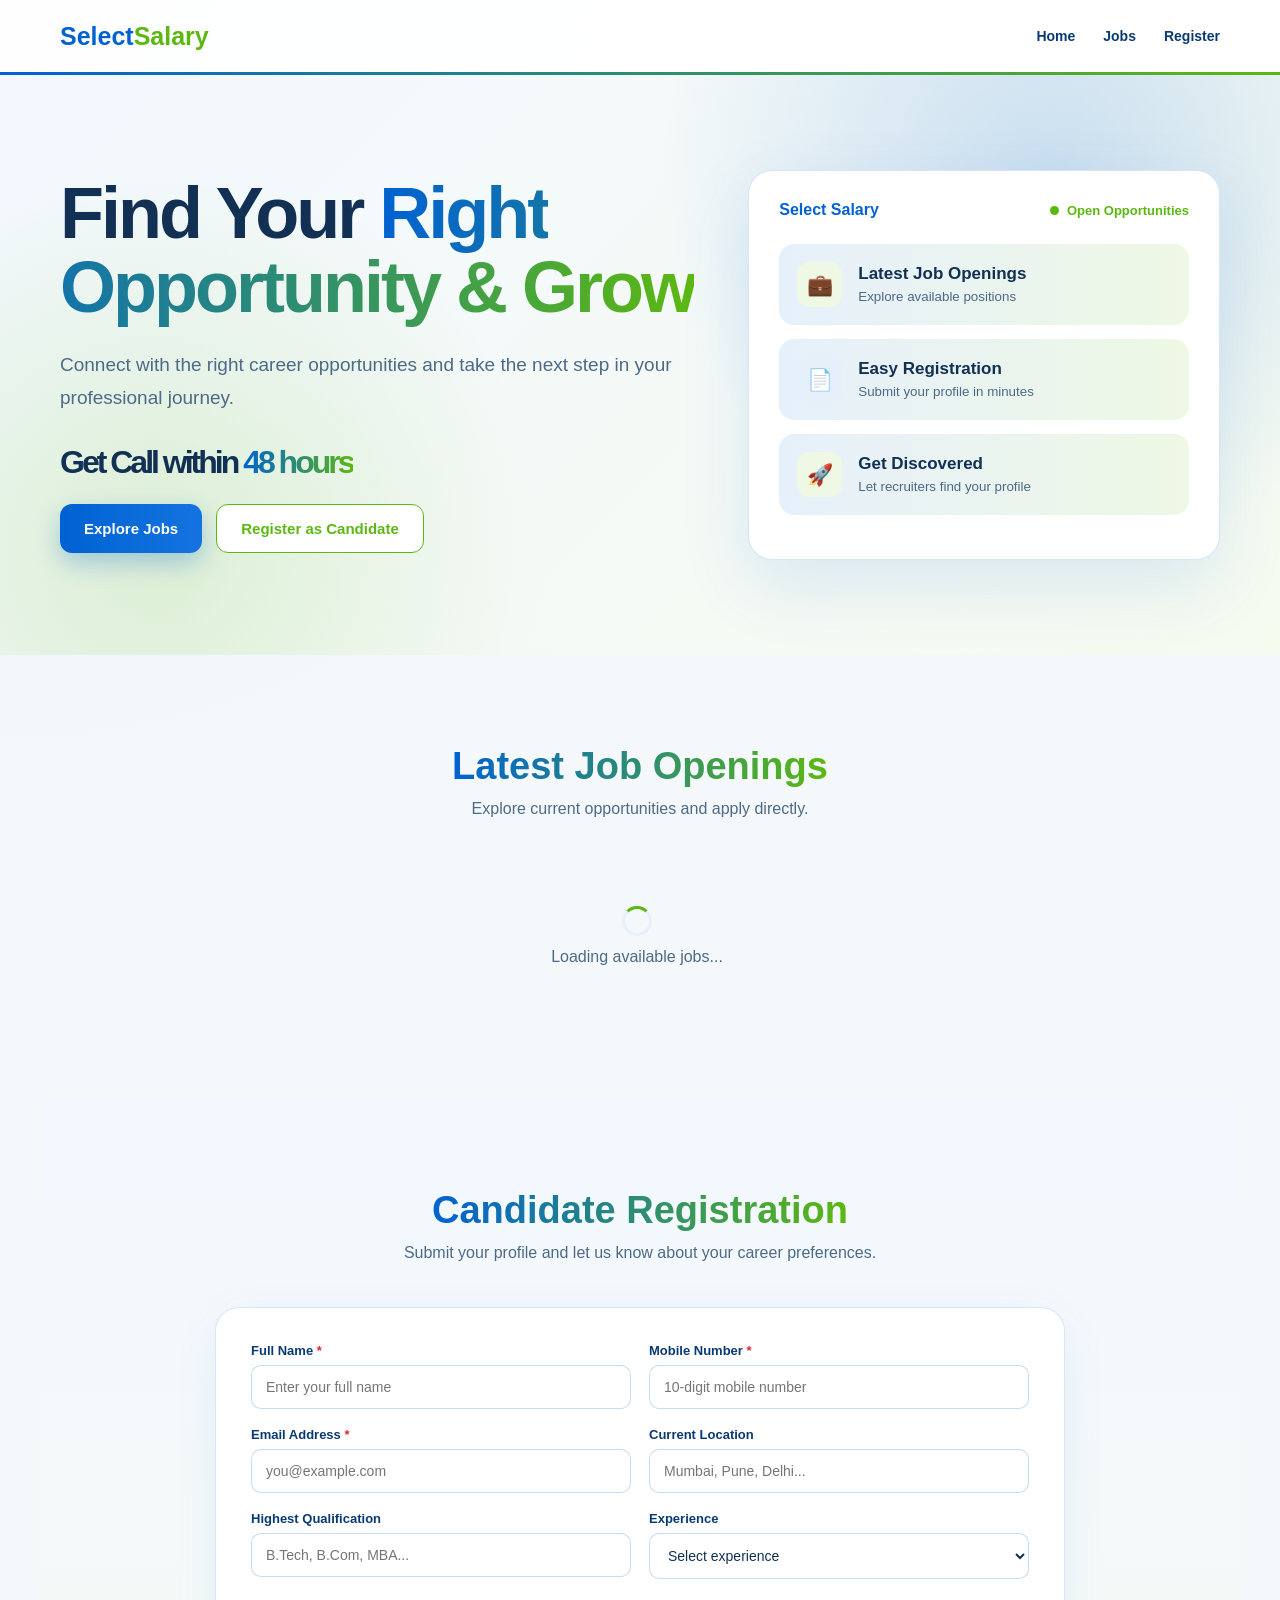
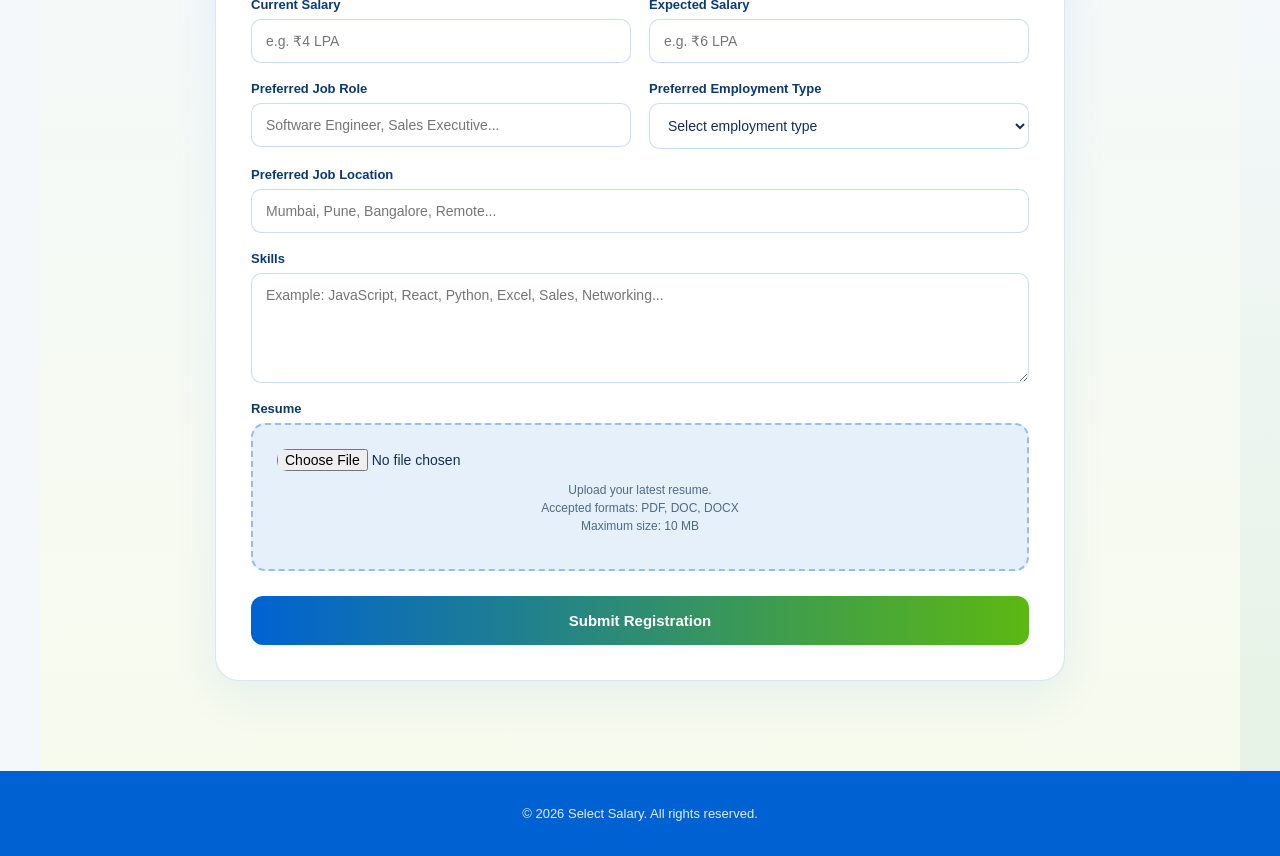
==== commit 724a91c8: "Update index.html" ====
--- a/index.html
+++ b/index.html
@@ -7,7 +7,7 @@
 
 <title>Select Salary | Find Your Right Opportunity</title>
 
-<link rel="stylesheet" href="css/public.css">
+<link rel="stylesheet" href="index.css">
 </head>
 
 <body>
@@ -636,6 +636,6 @@
 
 
 <script src="js/config.js"></script>
-<script src="js/public.js"></script>
+<script src="js/index.js"></script>
 </body>
 </html>
--- a/index.css
+++ b/index.css
@@ -0,0 +1,1045 @@
+:root{
+    --blue:#0062d2;
+    --green:#5cb811;
+    --blue-soft:#e6f0fb;
+    --green-soft:#eef8e4;
+    --blue-ink:#0a3a73;
+    --text:#123054;
+    --muted:#4d6a86;
+}
+
+*{
+    margin:0;
+    padding:0;
+    box-sizing:border-box;
+}
+
+html{
+    scroll-behavior:smooth;
+}
+
+body{
+    font-family:Inter,Arial,Helvetica,sans-serif;
+    background:
+        radial-gradient(circle at 0% 0%,rgba(0,98,210,.08),transparent 28%),
+        radial-gradient(circle at 100% 100%,rgba(92,184,17,.10),transparent 32%),
+        #f4f8fb;
+    color:var(--text);
+}
+
+/* ==============================
+   HEADER
+============================== */
+
+header{
+    position:sticky;
+    top:0;
+    z-index:1000;
+    background:rgba(255,255,255,.94);
+    backdrop-filter:blur(14px);
+}
+
+header::after{
+    content:"";
+    display:block;
+    height:3px;
+    background:linear-gradient(90deg,var(--blue),var(--green));
+}
+
+.navbar{
+    max-width:1200px;
+    margin:auto;
+    height:72px;
+    display:flex;
+    align-items:center;
+    justify-content:space-between;
+    padding:0 20px;
+}
+
+.logo{
+    font-size:25px;
+    font-weight:800;
+    color:var(--blue);
+}
+
+.logo span{
+    color:var(--green);
+}
+
+.nav-links{
+    display:flex;
+    gap:28px;
+    align-items:center;
+}
+
+.nav-links a{
+    text-decoration:none;
+    color:var(--blue-ink);
+    font-weight:600;
+    font-size:14px;
+}
+
+.nav-links a:hover{
+    color:var(--green);
+}
+
+/* ==============================
+   HERO
+============================== */
+
+.hero{
+    min-height:580px;
+    display:flex;
+    align-items:center;
+    background:
+        radial-gradient(circle at 82% 18%,rgba(0,98,210,.18),transparent 34%),
+        radial-gradient(circle at 12% 82%,rgba(92,184,17,.16),transparent 32%),
+        linear-gradient(135deg,#f3f8ff 0%,#f6fbf0 100%);
+}
+
+.hero-inner{
+    width:100%;
+    max-width:1200px;
+    margin:auto;
+    padding:80px 20px;
+    display:grid;
+    grid-template-columns:1.15fr .85fr;
+    gap:50px;
+    align-items:center;
+}
+
+.hero h1{
+    font-size:clamp(42px,6vw,72px);
+    line-height:1.02;
+    letter-spacing:-3px;
+    margin-bottom:25px;
+}
+
+.hero h1 span{
+    background:linear-gradient(90deg,var(--blue),var(--green));
+    -webkit-background-clip:text;
+    background-clip:text;
+    color:transparent;
+}
+
+.hero p{
+    font-size:19px;
+    line-height:1.7;
+    color:var(--muted);
+    max-width:650px;
+    margin-bottom:32px;
+}
+
+.hero-buttons{
+    display:flex;
+    gap:14px;
+    flex-wrap:wrap;
+}
+
+.btn{
+    border:none;
+    cursor:pointer;
+    padding:15px 24px;
+    border-radius:12px;
+    font-weight:700;
+    font-size:15px;
+    text-decoration:none;
+    display:inline-flex;
+    align-items:center;
+    justify-content:center;
+    transition:.2s;
+}
+
+.btn-primary{
+    background:linear-gradient(90deg,var(--blue),#1473e0);
+    color:#fff;
+    box-shadow:0 10px 25px rgba(0,98,210,.28);
+}
+
+.btn-primary:hover{
+    background:linear-gradient(90deg,var(--green),#6cc91d);
+    box-shadow:0 10px 25px rgba(92,184,17,.28);
+    transform:translateY(-2px);
+}
+
+.btn-secondary{
+    background:#fff;
+    color:var(--green);
+    border:1.5px solid var(--green);
+}
+
+.btn-secondary:hover{
+    background:var(--green);
+    color:#fff;
+    border-color:var(--green);
+}
+
+/* HERO CARD */
+
+.hero-card{
+    background:#fff;
+    border:1px solid rgba(0,98,210,.16);
+    border-radius:24px;
+    padding:30px;
+    box-shadow:0 25px 70px rgba(0,98,210,.12);
+}
+
+.hero-card-top{
+    display:flex;
+    justify-content:space-between;
+    align-items:center;
+    margin-bottom:25px;
+}
+
+.hero-card-top strong{
+    color:var(--blue);
+}
+
+.status-dot{
+    display:flex;
+    align-items:center;
+    gap:8px;
+    color:var(--green);
+    font-size:13px;
+    font-weight:700;
+}
+
+.status-dot span{
+    width:9px;
+    height:9px;
+    border-radius:50%;
+    background:var(--green);
+}
+
+.hero-stat{
+    display:flex;
+    align-items:center;
+    gap:16px;
+    padding:18px;
+    background:linear-gradient(90deg,var(--blue-soft),var(--green-soft));
+    border-radius:15px;
+    margin-bottom:14px;
+}
+
+.hero-stat:nth-child(even) .stat-icon{
+    background:var(--green-soft);
+}
+
+.stat-icon{
+    width:45px;
+    height:45px;
+    border-radius:12px;
+    background:var(--blue-soft);
+    display:flex;
+    align-items:center;
+    justify-content:center;
+    font-size:21px;
+}
+
+.hero-stat strong{
+    display:block;
+    font-size:17px;
+    margin-bottom:3px;
+}
+
+.hero-stat small{
+    color:var(--muted);
+}
+
+/* ==============================
+   SECTION
+============================== */
+
+.section{
+    max-width:1200px;
+    margin:auto;
+    padding:90px 20px;
+}
+
+.section-heading{
+    text-align:center;
+    margin-bottom:45px;
+}
+
+.section-heading h2{
+    font-size:38px;
+    margin-bottom:12px;
+    background:linear-gradient(90deg,var(--blue),var(--green));
+    -webkit-background-clip:text;
+    background-clip:text;
+    color:transparent;
+    display:inline-block;
+}
+
+.section-heading p{
+    color:var(--muted);
+}
+
+/* ==============================
+   JOBS
+============================== */
+
+#jobsContainer {
+    display: grid;
+    grid-template-columns: repeat(auto-fit, minmax(280px, 1fr));
+    gap: 20px;
+
+    /* Scrollable job area */
+    max-height: 520px;
+    overflow-y: auto;
+    overflow-x: hidden;
+
+    padding: 8px 10px 8px 4px;
+    scroll-behavior: smooth;
+
+    scrollbar-width: thin;
+    scrollbar-color: #b8c7d9 #f1f5f9;
+}
+
+#jobsContainer::-webkit-scrollbar {
+    width: 8px;
+}
+
+#jobsContainer::-webkit-scrollbar-track {
+    background: #f1f5f9;
+    border-radius: 10px;
+}
+
+#jobsContainer::-webkit-scrollbar-thumb {
+    background: #b8c7d9;
+    border-radius: 10px;
+}
+
+#jobsContainer::-webkit-scrollbar-thumb:hover {
+    background: #8fa6bf;
+}
+
+@media (max-width: 768px) {
+    #jobsContainer {
+        max-height: 460px;
+    }
+}
+
+.job-card{
+    background:#fff;
+    border:1px solid rgba(0,98,210,.14);
+    border-radius:20px;
+    padding:25px;
+    transition:.2s;
+    box-shadow:0 8px 25px rgba(0,98,210,.06);
+}
+
+.job-card:nth-child(even){
+    border-color:rgba(92,184,17,.22);
+}
+
+.job-card:hover{
+    transform:translateY(-4px);
+    box-shadow:0 18px 40px rgba(92,184,17,.14);
+    border-color:var(--green);
+}
+
+.job-title-area{
+    display:flex;
+    justify-content:space-between;
+    gap:15px;
+    align-items:flex-start;
+    margin-bottom:18px;
+}
+
+.job-title{
+    font-size:21px;
+    font-weight:800;
+    margin-bottom:7px;
+    color:var(--blue);
+}
+
+.job-company{
+    color:var(--muted);
+    font-size:14px;
+}
+
+.job-badge{
+    background:var(--green-soft);
+    color:var(--green);
+    border-radius:30px;
+    padding:7px 11px;
+    font-size:11px;
+    font-weight:800;
+    white-space:nowrap;
+}
+
+.job-card:nth-child(even) .job-badge{
+    background:var(--blue-soft);
+    color:var(--blue);
+}
+
+.job-details{
+    display:flex;
+    flex-wrap:wrap;
+    gap:8px;
+    margin-bottom:17px;
+}
+
+.job-detail{
+    padding:7px 10px;
+    background:var(--blue-soft);
+    border-radius:8px;
+    font-size:12px;
+    color:var(--blue-ink);
+}
+
+.job-description{
+    color:var(--muted);
+    line-height:1.6;
+    font-size:14px;
+    margin-bottom:17px;
+}
+
+.job-skills{
+    display:flex;
+    flex-wrap:wrap;
+    gap:7px;
+    margin-bottom:22px;
+}
+
+.skill{
+    background:var(--green-soft);
+    color:#3f7a0c;
+    border-radius:7px;
+    padding:5px 9px;
+    font-size:11px;
+}
+
+.apply-job-btn{
+    width:100%;
+    padding:13px;
+    border:none;
+    background:linear-gradient(90deg,var(--blue),var(--green));
+    color:#fff;
+    border-radius:10px;
+    font-weight:700;
+    cursor:pointer;
+}
+
+.apply-job-btn:hover{
+    background:linear-gradient(90deg,var(--green),var(--blue));
+}
+
+/* ==============================
+   FORM
+============================== */
+
+.form-section{
+    background:linear-gradient(180deg,#f3f8ff 0%,#f7fbee 100%);
+}
+
+.form-wrapper{
+    max-width:850px;
+    margin:auto;
+    background:#fff;
+    border:1px solid rgba(0,98,210,.16);
+    border-radius:24px;
+    padding:35px;
+    box-shadow:0 15px 45px rgba(0,98,210,.08);
+}
+
+.selected-job{
+    display:none;
+    background:var(--green-soft);
+    border:1px solid rgba(92,184,17,.35);
+    color:#3f7a0c;
+    padding:15px 17px;
+    border-radius:12px;
+    margin-bottom:25px;
+    font-size:14px;
+}
+
+.selected-job strong{
+    display:block;
+    font-size:12px;
+    text-transform:uppercase;
+    margin-bottom:4px;
+    opacity:.7;
+}
+
+.form-grid{
+    display:grid;
+    grid-template-columns:1fr 1fr;
+    gap:18px;
+}
+
+.form-group{
+    display:flex;
+    flex-direction:column;
+    gap:7px;
+}
+
+.form-group.full{
+    grid-column:1/-1;
+}
+
+label{
+    font-size:13px;
+    font-weight:700;
+    color:var(--blue-ink);
+}
+
+input,
+select,
+textarea{
+    width:100%;
+    padding:13px 14px;
+    border:1px solid rgba(0,98,210,.22);
+    border-radius:10px;
+    outline:none;
+    font-size:14px;
+    font-family:inherit;
+    background:#fff;
+    color:var(--text);
+    transition:.2s;
+}
+
+input:focus,
+select:focus,
+textarea:focus{
+    border-color:var(--blue);
+    box-shadow:0 0 0 3px rgba(0,98,210,.12);
+}
+
+textarea{
+    min-height:110px;
+    resize:vertical;
+}
+
+.required{
+    color:#dc2626;
+}
+
+/* ==============================
+   RESUME UPLOAD
+============================== */
+
+.resume-box{
+    border:2px dashed rgba(0,98,210,.35);
+    border-radius:14px;
+    padding:24px;
+    text-align:center;
+    background:var(--blue-soft);
+    transition:.2s;
+}
+
+.resume-box:hover{
+    border-color:var(--green);
+    background:var(--green-soft);
+}
+
+.resume-box input{
+    border:none;
+    padding:0;
+    background:transparent;
+    box-shadow:none;
+    cursor:pointer;
+}
+
+.resume-info{
+    margin-top:10px;
+    font-size:12px;
+    color:var(--muted);
+    line-height:1.5;
+}
+
+.file-name{
+    margin-top:10px;
+    font-size:13px;
+    font-weight:700;
+    color:var(--green);
+    word-break:break-word;
+}
+
+/* ==============================
+   SUBMIT
+============================== */
+
+.submit-area{
+    margin-top:25px;
+}
+
+.submit-btn{
+    width:100%;
+    border:none;
+    background:linear-gradient(90deg,var(--blue),var(--green));
+    color:#fff;
+    padding:16px;
+    border-radius:12px;
+    font-size:15px;
+    font-weight:800;
+    cursor:pointer;
+}
+
+.submit-btn:hover{
+    background:linear-gradient(90deg,var(--green),var(--blue));
+}
+
+.submit-btn:disabled{
+    opacity:.6;
+    cursor:not-allowed;
+}
+
+/* ==============================
+   MESSAGE
+============================== */
+
+.message{
+    display:none;
+    padding:15px;
+    border-radius:11px;
+    margin-top:18px;
+    font-size:14px;
+    line-height:1.5;
+}
+
+.message.success{
+    display:block;
+    background:var(--green-soft);
+    color:#3f7a0c;
+    border:1px solid rgba(92,184,17,.4);
+}
+
+.message.error{
+    display:block;
+    background:#fef3f2;
+    color:#b42318;
+    border:1px solid #fecdca;
+}
+
+/* ==============================
+   SUCCESS CARD
+============================== */
+
+.success-card{
+    display:none;
+    text-align:center;
+    padding:35px 20px;
+}
+
+.success-icon{
+    width:70px;
+    height:70px;
+    margin:0 auto 20px;
+    border-radius:50%;
+    background:var(--green-soft);
+    color:var(--green);
+    display:flex;
+    align-items:center;
+    justify-content:center;
+    font-size:32px;
+}
+
+.success-card h3{
+    font-size:26px;
+    margin-bottom:10px;
+}
+
+.success-card p{
+    color:var(--muted);
+    line-height:1.6;
+}
+
+.candidate-id{
+    display:inline-block;
+    margin:18px 0;
+    padding:12px 20px;
+    background:var(--blue-soft);
+    color:var(--blue);
+    border-radius:10px;
+    font-size:20px;
+    font-weight:800;
+}
+
+/* ==============================
+   LOADING
+============================== */
+
+.loading{
+    text-align:center;
+    padding:35px;
+    color:var(--muted);
+}
+
+.spinner{
+    width:30px;
+    height:30px;
+    border:3px solid var(--blue-soft);
+    border-top-color:var(--green);
+    border-radius:50%;
+    animation:spin .8s linear infinite;
+    margin:0 auto 12px;
+}
+
+@keyframes spin{
+    to{
+        transform:rotate(360deg);
+    }
+}
+
+/* ==============================
+   EMPTY JOBS
+============================== */
+
+.empty-jobs{
+    text-align:center;
+    padding:45px 20px;
+    color:var(--muted);
+    background:#fff;
+    border:1px solid rgba(0,98,210,.16);
+    border-radius:18px;
+}
+
+/* ==============================
+   FOOTER
+============================== */
+
+footer{
+    background:#0062d2;
+    color:#fff;
+    padding:35px 20px;
+    text-align:center;
+}
+
+footer p{
+    color:rgba(255,255,255,.88);
+    font-size:13px;
+}
+
+/* ==============================
+   RESPONSIVE
+============================== */
+
+/* ==============================
+   RESPONSIVE / MOBILE POLISH
+============================== */
+
+html, body{
+    width:100%;
+    max-width:100%;
+    overflow-x:hidden;
+}
+
+img, svg, video, canvas{
+    max-width:100%;
+}
+
+button, input, select, textarea{
+    max-width:100%;
+}
+
+@media(max-width:850px){
+
+    .navbar{
+        min-height:64px;
+        height:auto;
+        padding:12px 18px;
+    }
+
+    .logo{
+        font-size:22px;
+    }
+
+    .nav-links{
+        gap:16px;
+    }
+
+    .hero{
+        min-height:auto;
+    }
+
+    .hero-inner{
+        grid-template-columns:1fr;
+        gap:34px;
+        padding:64px 20px 55px;
+    }
+
+    .hero h1{
+        font-size:clamp(40px,8vw,58px);
+    }
+
+    .hero-card{
+        width:100%;
+        max-width:620px;
+        margin:auto;
+    }
+
+    .jobs-container{
+        grid-template-columns:1fr;
+    }
+
+    .job-card{
+        padding:22px;
+    }
+}
+
+@media(max-width:600px){
+
+    .navbar{
+        padding:11px 15px;
+    }
+
+    .logo{
+        font-size:20px;
+    }
+
+    .nav-links{
+        display:none;
+    }
+
+    .hero-inner{
+        padding:48px 15px 42px;
+        gap:28px;
+    }
+
+    .hero h1{
+        font-size:clamp(36px,11vw,50px);
+        line-height:1.04;
+        letter-spacing:-1.8px;
+        margin-bottom:18px;
+    }
+
+    .hero p{
+        font-size:15.5px;
+        line-height:1.65;
+        margin-bottom:24px;
+    }
+
+    .hero-buttons{
+        display:grid;
+        grid-template-columns:1fr;
+        gap:10px;
+    }
+
+    .btn{
+        width:100%;
+        min-height:48px;
+        padding:13px 18px;
+    }
+
+    .hero-card{
+        padding:20px;
+        border-radius:18px;
+    }
+
+    .hero-card-top{
+        gap:12px;
+        align-items:flex-start;
+        margin-bottom:18px;
+    }
+
+    .status-dot{
+        font-size:11px;
+        text-align:right;
+    }
+
+    .hero-stat{
+        padding:14px;
+        gap:12px;
+        margin-bottom:10px;
+    }
+
+    .stat-icon{
+        width:40px;
+        min-width:40px;
+        height:40px;
+        font-size:18px;
+    }
+
+    .hero-stat strong{
+        font-size:14px;
+    }
+
+    .hero-stat small{
+        font-size:11px;
+    }
+
+    .section{
+        padding:58px 15px;
+    }
+
+    .section-heading{
+        margin-bottom:30px;
+    }
+
+    .section-heading h2{
+        font-size:28px;
+        line-height:1.15;
+    }
+
+    .section-heading p{
+        font-size:13px;
+        line-height:1.6;
+    }
+
+    .job-card{
+        padding:18px;
+        border-radius:16px;
+    }
+
+    .job-title-area{
+        flex-direction:column;
+        gap:10px;
+        margin-bottom:15px;
+    }
+
+    .job-title{
+        font-size:19px;
+        line-height:1.25;
+    }
+
+    .job-company{
+        font-size:13px;
+    }
+
+    .job-badge{
+        align-self:flex-start;
+        white-space:normal;
+    }
+
+    .job-details{
+        gap:6px;
+    }
+
+    .job-detail{
+        font-size:11px;
+        padding:6px 8px;
+        max-width:100%;
+        overflow-wrap:anywhere;
+    }
+
+    .job-description{
+        font-size:13px;
+        line-height:1.55;
+    }
+
+    .skill{
+        font-size:10px;
+        padding:5px 8px;
+    }
+
+    .apply-job-btn{
+        min-height:46px;
+        padding:12px;
+    }
+
+    .form-wrapper{
+        padding:18px 15px;
+        border-radius:16px;
+    }
+
+    .form-grid{
+        grid-template-columns:1fr;
+        gap:15px;
+    }
+
+    .form-group.full{
+        grid-column:auto;
+    }
+
+    label{
+        font-size:12px;
+    }
+
+    input,
+    select,
+    textarea{
+        font-size:16px;
+        padding:12px;
+        min-height:46px;
+    }
+
+    textarea{
+        min-height:120px;
+    }
+
+    .selected-job{
+        padding:13px;
+        margin-bottom:18px;
+        font-size:13px;
+        overflow-wrap:anywhere;
+    }
+
+    .resume-box{
+        padding:18px 12px;
+    }
+
+    .resume-box input{
+        width:100%;
+        font-size:13px;
+    }
+
+    .resume-info{
+        font-size:11px;
+    }
+
+    .submit-btn{
+        min-height:50px;
+        font-size:14px;
+    }
+
+    .success-card{
+        padding:28px 8px;
+    }
+
+    .success-card h3{
+        font-size:22px;
+    }
+
+    .candidate-id{
+        font-size:18px;
+        max-width:100%;
+        overflow-wrap:anywhere;
+    }
+
+    footer{
+        padding:28px 15px;
+    }
+
+    footer p{
+        font-size:11px;
+        line-height:1.5;
+    }
+}
+
+@media(max-width:380px){
+
+    .hero h1{
+        font-size:35px;
+    }
+
+    .section-heading h2{
+        font-size:25px;
+    }
+
+    .hero-card{
+        padding:16px;
+    }
+
+    .hero-card-top{
+        flex-direction:column;
+    }
+
+    .status-dot{
+        text-align:left;
+    }
+
+    .form-wrapper{
+        padding:15px 12px;
+    }
+}
+
+@media (hover:none) and (pointer:coarse){
+
+    .btn,
+    .apply-job-btn,
+    .submit-btn{
+        min-height:48px;
+    }
+}
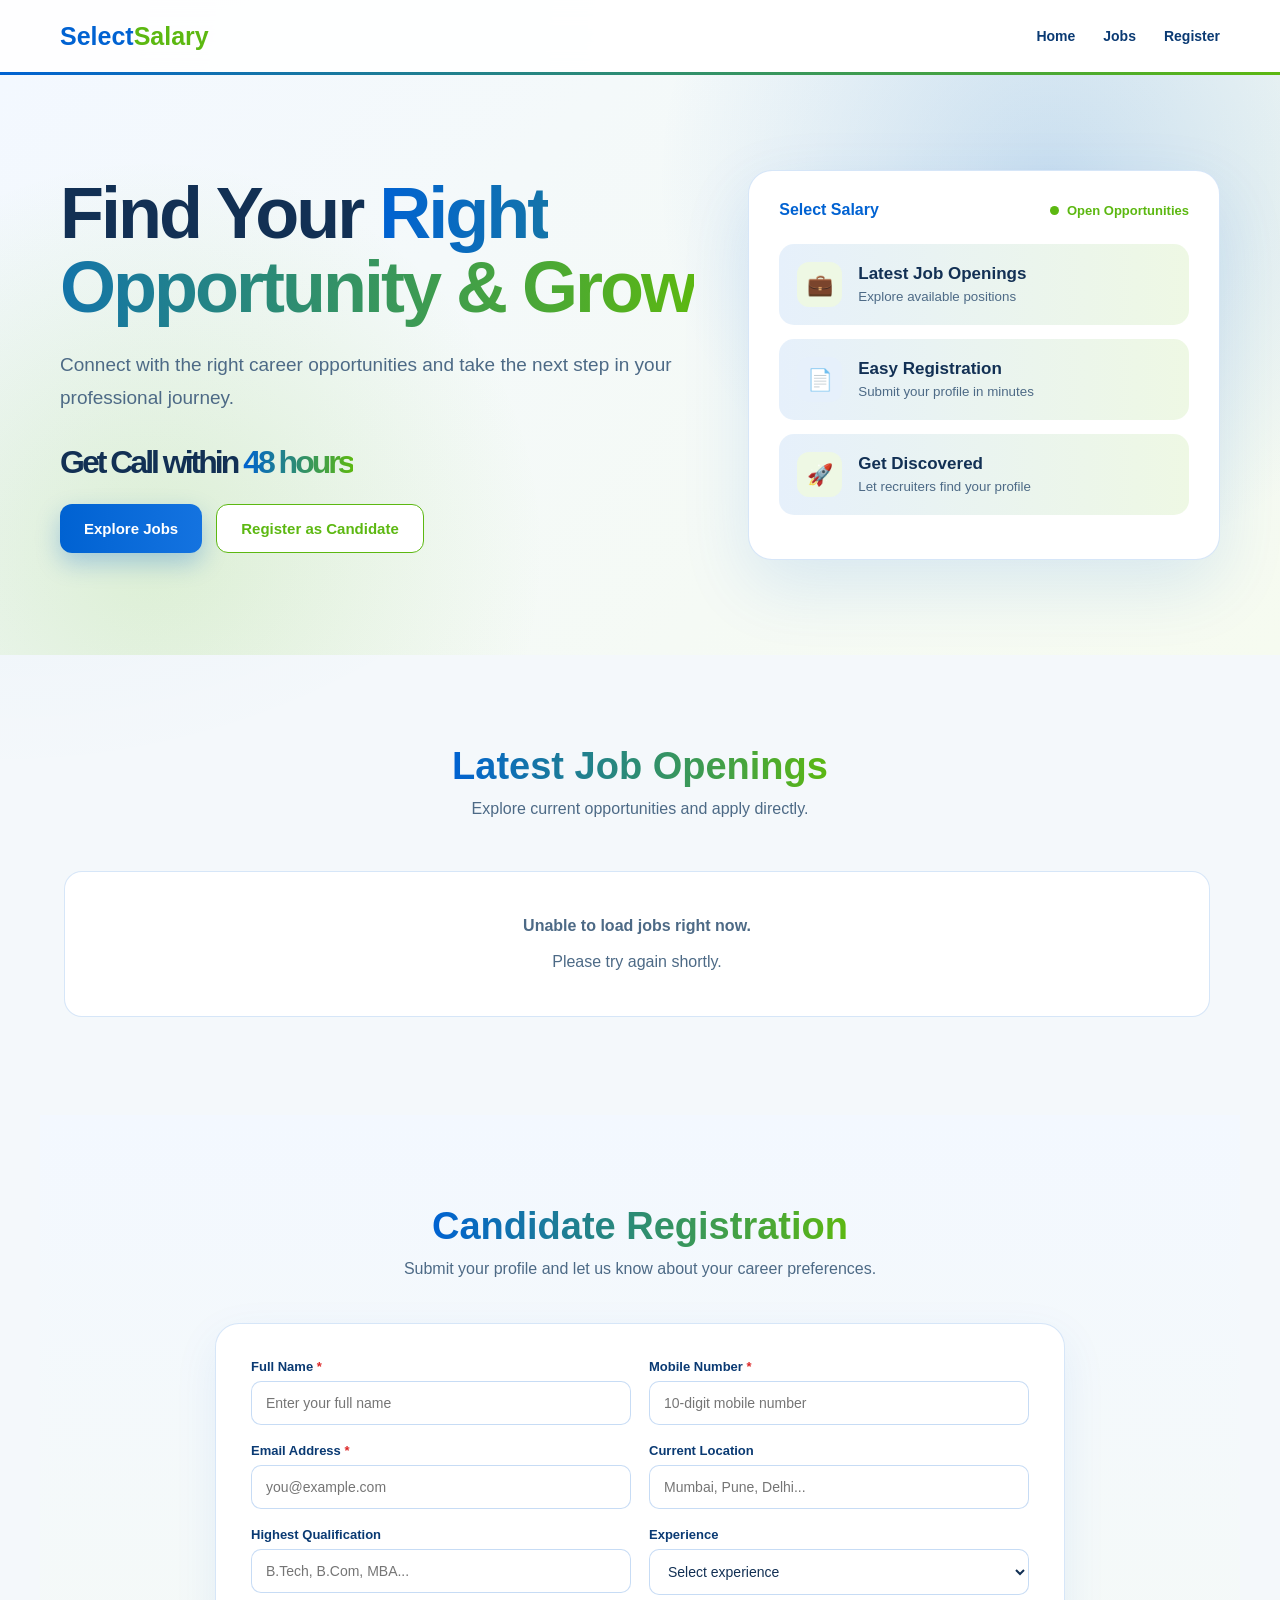
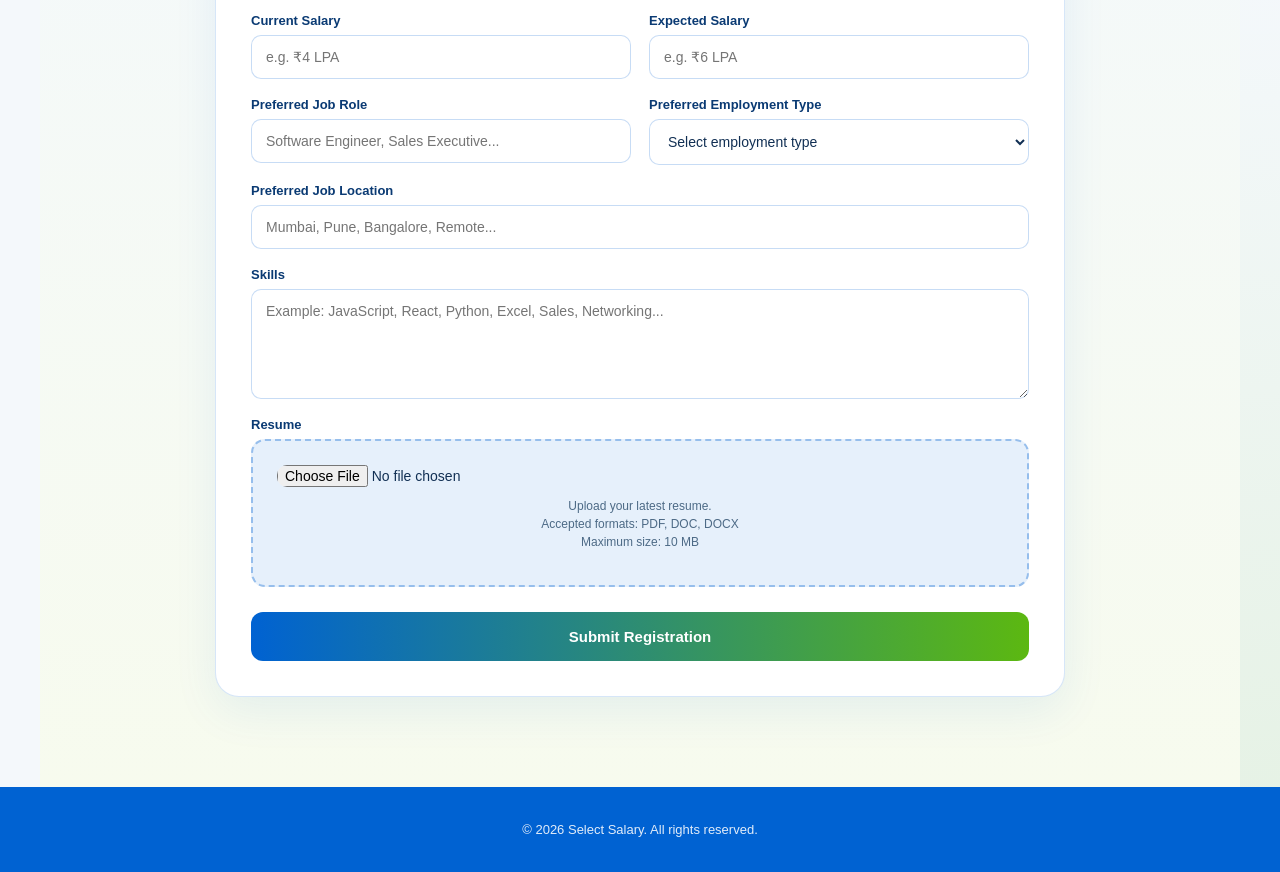
==== commit 14dbd264: "Update index.html" ====
--- a/index.html
+++ b/index.html
@@ -635,7 +635,7 @@
 </footer>
 
 
-<script src="js/config.js"></script>
-<script src="js/index.js"></script>
+<script src="config.js"></script>
+<script src="index.js"></script>
 </body>
 </html>
